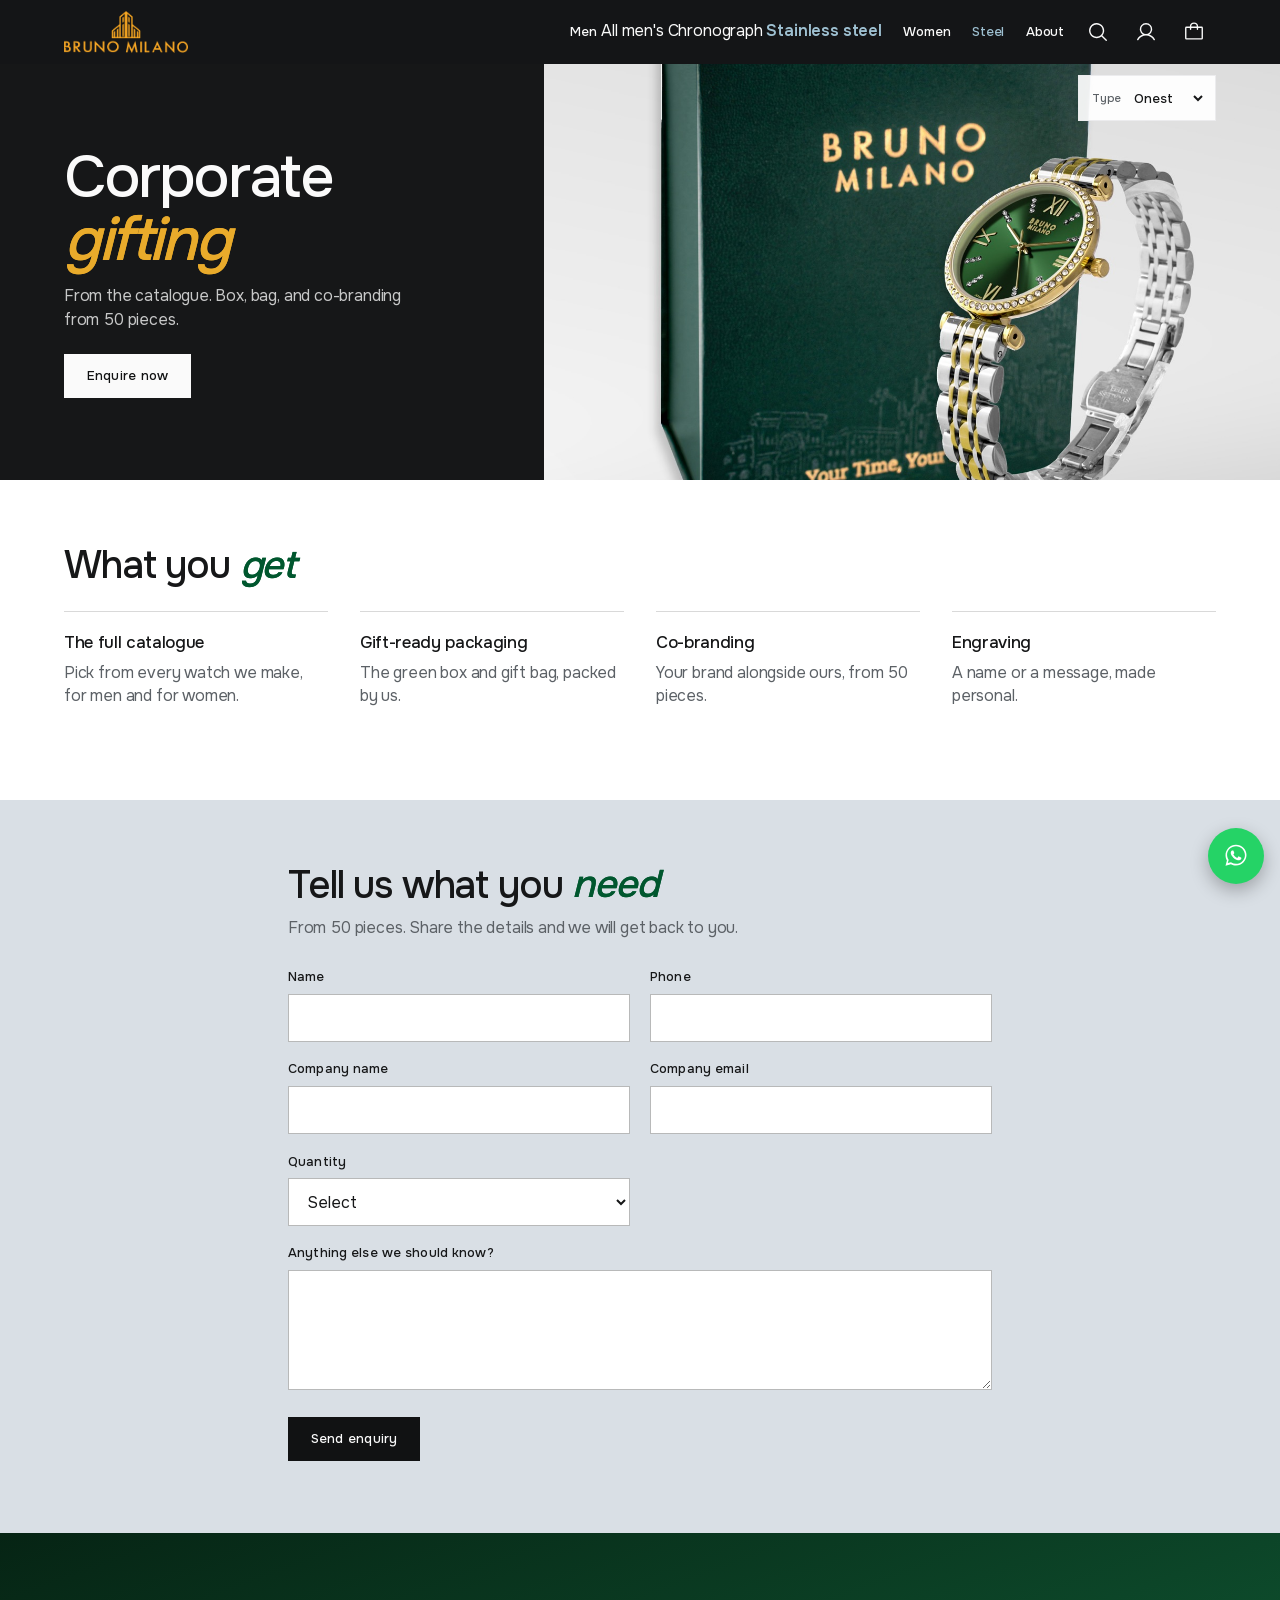
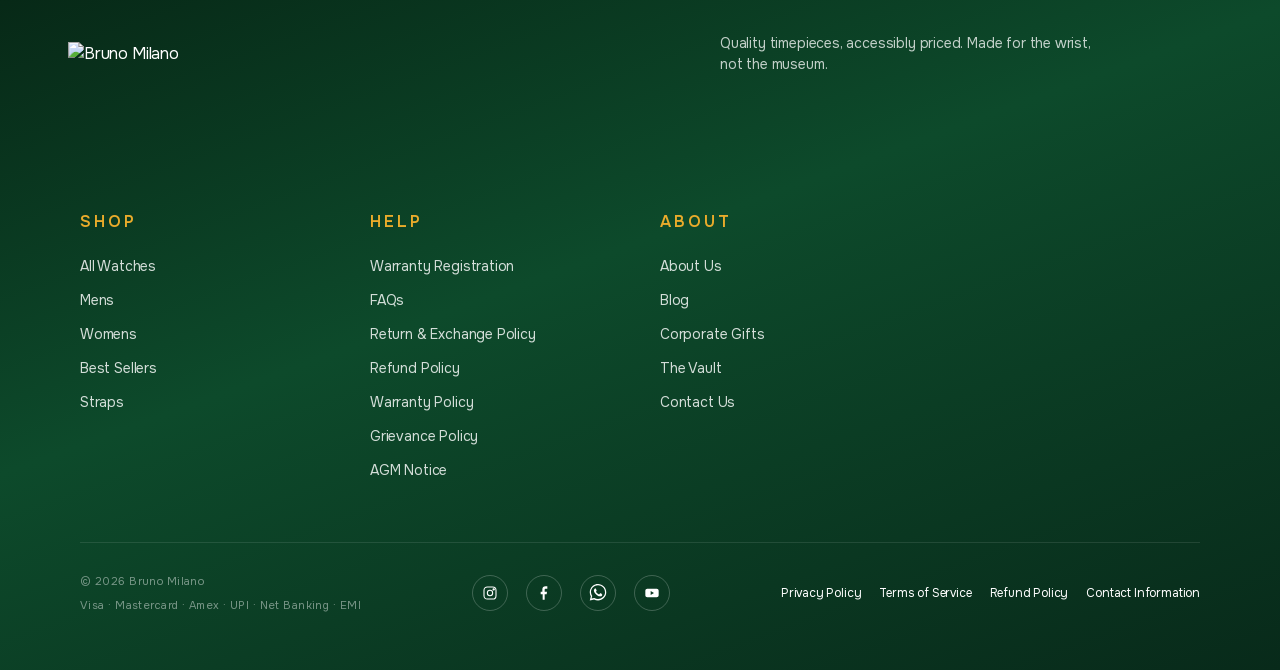
==== corporate-gifting.html @ 5919fd72 "Steel Series photo banner, trust strip links, boxed direct section" ====
<!DOCTYPE html>
<html lang="en" data-face="onest">
  <head>
    <meta charset="utf-8" />
    <meta name="viewport" content="width=device-width, initial-scale=1, viewport-fit=cover" />
    <script>
      (function () {
        var allowed = { sora: 1, outfit: 1, syne: 1, onest: 1, urbanist: 1, archivo: 1, familjen: 1 };
        window.applyBrunoFace = function (face) {
          if (!allowed[face]) face = "onest";
          document.documentElement.setAttribute("data-face", face);
          try {
            localStorage.setItem("bruno-face-2", face);
          } catch (e) {}
          document.querySelectorAll("[data-face-select]").forEach(function (el) {
            if (el.value !== face) el.value = face;
          });
        };
        try {
          var stored = localStorage.getItem("bruno-face-2");
          if (allowed[stored]) window.applyBrunoFace(stored);
        } catch (e) {}
      })();
    </script>
    <title>Corporate gifting | Bruno Milano</title>
    <meta name="description" content="Corporate gifting from Bruno Milano. Box, bag, and co-branding from 50 pieces." />
    <link rel="icon" href="assets/favicon.png" type="image/png" />
    <link rel="stylesheet" href="https://ka-f.webawesome.com/webawesome@3.14.0/styles/themes/default.css" />
    <script type="module" src="https://ka-f.webawesome.com/webawesome@3.14.0/webawesome.loader.js"></script>
    <link rel="stylesheet" href="css/site.css?v=wa159" />
  </head>
  <body>
    <a class="skip" href="#main">Skip to content</a>

    <div class="type-dock">
      <label class="type-switch">
        <span>Type</span>
        <select data-face-select aria-label="Typeface" onchange="applyBrunoFace(this.value)">
          <option value="sora">Sora</option>
          <option value="outfit">Outfit</option>
          <option value="syne">Syne</option>
          <option value="onest">Onest</option>
          <option value="urbanist">Urbanist</option>
          <option value="archivo">Archivo</option>
          <option value="familjen">Familjen</option>
        </select>
      </label>
    </div>

    <header class="nav" data-nav>
      <div class="nav-bar">
        <a class="nav-mark" href="index.html" aria-label="Bruno Milano home">
          <img src="assets/logo.png?v=seq42" alt="" width="140" height="48" />
        </a>
        <nav class="nav-links" aria-label="Primary">
          <wa-dropdown class="nav-drop" placement="bottom-start" distance="8">
            <button slot="trigger" class="nav-trigger" type="button">Men</button>
            <wa-dropdown-item href="https://www.brunomilano.com/collections/mens-watches">All men's</wa-dropdown-item>
            <wa-dropdown-item href="https://www.brunomilano.com/collections/chronograph">Chronograph</wa-dropdown-item>
            <wa-dropdown-item class="is-steel" href="https://www.brunomilano.com/collections/stainless-steel-men">Stainless steel</wa-dropdown-item>
          </wa-dropdown>
          <a href="https://www.brunomilano.com/collections/womens-watches">Women</a>
          <a class="is-steel" href="https://www.brunomilano.com/collections/stainless-steel">Steel</a>
          <a href="https://www.brunomilano.com/pages/about-us">About</a>
        </nav>
        <div class="nav-actions">
          <a class="nav-icon" href="https://www.brunomilano.com/search" aria-label="Search">
            <svg xmlns="http://www.w3.org/2000/svg" viewBox="0 0 256 256" fill="currentColor" aria-hidden="true">
              <path d="M229.66,218.34l-50.07-50.06a88.11,88.11,0,1,0-11.31,11.31l50.06,50.07a8,8,0,0,0,11.32-11.32ZM40,112a72,72,0,1,1,72,72A72.08,72.08,0,0,1,40,112Z" />
            </svg>
          </a>
          <a class="nav-icon" href="https://www.brunomilano.com/account" aria-label="Account">
            <svg xmlns="http://www.w3.org/2000/svg" viewBox="0 0 256 256" fill="currentColor" aria-hidden="true">
              <path d="M230.92,212c-15.23-26.33-38.7-45.21-66.09-54.16a72,72,0,1,0-73.66,0C63.78,166.78,40.31,185.66,25.08,212a8,8,0,1,0,13.85,8c18.84-32.56,52.14-52,89.07-52s70.23,19.44,89.07,52a8,8,0,1,0,13.85-8ZM72,96a56,56,0,1,1,56,56A56.06,56.06,0,0,1,72,96Z" />
            </svg>
          </a>
          <a class="nav-icon" href="https://www.brunomilano.com/cart" aria-label="Cart">
            <svg xmlns="http://www.w3.org/2000/svg" viewBox="0 0 256 256" fill="currentColor" aria-hidden="true">
              <path d="M216,64H176a48,48,0,0,0-96,0H40A16,16,0,0,0,24,80V200a16,16,0,0,0,16,16H216a16,16,0,0,0,16-16V80A16,16,0,0,0,216,64ZM128,32a32,32,0,0,1,32,32H96A32,32,0,0,1,128,32Zm88,168H40V80H80V96a8,8,0,0,0,16,0V80h64V96a8,8,0,0,0,16,0V80h40Z" />
            </svg>
          </a>
          <button class="nav-menu" type="button" data-drawer="open site-menu" aria-expanded="false" aria-controls="site-menu">
            Menu
          </button>
        </div>
      </div>
    </header>

    <wa-drawer id="site-menu" class="site-drawer" label="Menu" placement="start" light-dismiss>
      <nav class="drawer-links" aria-label="Menu">
        <a href="https://www.brunomilano.com/collections/mens-watches">Men</a>
        <a href="https://www.brunomilano.com/collections/chronograph">Chronograph</a>
        <a class="is-steel" href="https://www.brunomilano.com/collections/stainless-steel-men">Stainless steel</a>
        <a href="https://www.brunomilano.com/collections/womens-watches">Women</a>
        <a class="is-steel" href="https://www.brunomilano.com/collections/stainless-steel">Steel</a>
        <a href="https://www.brunomilano.com/pages/about-us">About</a>
        <a href="https://www.brunomilano.com/collections/all">Shop watches</a>
        <a href="https://www.brunomilano.com/search">Search</a>
        <a href="https://www.brunomilano.com/account">Account</a>
        <a href="https://www.brunomilano.com/cart">Cart</a>
      </nav>
      <label class="type-switch drawer-face">
        <span>Type</span>
        <select data-face-select aria-label="Typeface" onchange="applyBrunoFace(this.value)">
          <option value="sora">Sora</option>
          <option value="outfit">Outfit</option>
          <option value="syne">Syne</option>
          <option value="onest">Onest</option>
          <option value="urbanist">Urbanist</option>
          <option value="archivo">Archivo</option>
          <option value="familjen">Familjen</option>
        </select>
      </label>
    </wa-drawer>

    <main id="main">
      <section class="gifting gift-hero" aria-labelledby="gift-hero-title">
        <div class="gifting-copy">
          <h1 id="gift-hero-title">Corporate <em>gifting</em></h1>
          <p>From the catalogue. Box, bag, and co-branding from 50 pieces.</p>
          <a class="btn btn-light" href="#enquire">Enquire now</a>
        </div>
        <div class="gifting-media">
          <img
            src="assets/box.jpg"
            alt="A Bruno Milano watch beside its green gift box"
            width="1400"
            height="1400"
            decoding="async"
          />
        </div>
      </section>

      <section class="gift-offers" aria-labelledby="gift-offers-title">
        <h2 id="gift-offers-title">What you <em>get</em></h2>
        <ul>
          <li>
            <strong>The full catalogue</strong>
            <p>Pick from every watch we make, for men and for women.</p>
          </li>
          <li>
            <strong>Gift-ready packaging</strong>
            <p>The green box and gift bag, packed by us.</p>
          </li>
          <li>
            <strong>Co-branding</strong>
            <p>Your brand alongside ours, from 50 pieces.</p>
          </li>
          <li>
            <strong>Engraving</strong>
            <p>A name or a message, made personal.</p>
          </li>
        </ul>
      </section>

      <section class="gift-enquire" id="enquire" aria-labelledby="enquire-title">
        <div class="gift-enquire-inner">
          <h2 id="enquire-title">Tell us what you <em>need</em></h2>
          <p>From 50 pieces. Share the details and we will get back to you.</p>
          <form class="gift-form" method="post" action="https://www.brunomilano.com/contact#contact_form" accept-charset="UTF-8">
            <input type="hidden" name="form_type" value="contact" />
            <input type="hidden" name="utf8" value="✓" />
            <div class="gift-field">
              <label for="gift-name">Name</label>
              <input id="gift-name" type="text" name="contact[name]" required autocomplete="name" />
            </div>
            <div class="gift-field">
              <label for="gift-phone">Phone</label>
              <input id="gift-phone" type="tel" name="contact[phone]" required autocomplete="tel" inputmode="tel" />
            </div>
            <div class="gift-field">
              <label for="gift-company">Company name</label>
              <input id="gift-company" type="text" name="contact[Company]" required autocomplete="organization" />
            </div>
            <div class="gift-field">
              <label for="gift-email">Company email</label>
              <input id="gift-email" type="email" name="contact[email]" required autocomplete="email" inputmode="email" />
            </div>
            <div class="gift-field">
              <label for="gift-qty">Quantity</label>
              <select id="gift-qty" name="contact[Quantity]" required>
                <option value="" selected disabled>Select</option>
                <option>50 to 99</option>
                <option>100 to 249</option>
                <option>250 to 499</option>
                <option>500 or more</option>
              </select>
            </div>
            <div class="gift-field gift-field-wide">
              <label for="gift-note">Anything else we should know?</label>
              <textarea id="gift-note" name="contact[body]" rows="4" maxlength="300"></textarea>
            </div>
            <button class="btn btn-solid" type="submit">Send enquiry</button>
          </form>
        </div>
      </section>
    </main>

    <footer class="lux-footer">
      <div class="page-width">
        <div class="ft-top">
          <img
            src="https://www.brunomilano.com/cdn/shop/files/download_afa9c7cc-7da1-49d3-81a5-c8a0dd79497c.png?v=1780045077"
            alt="Bruno Milano"
            width="220"
            height="64"
          />
          <p class="ft-tag">Quality timepieces, accessibly priced. Made for the wrist, not the museum.</p>
        </div>

        <div class="ft-cols">
          <div class="ft-col">
            <button class="ft-acc-btn" type="button" aria-expanded="false">
              <h4>Shop</h4>
              <span aria-hidden="true">+</span>
            </button>
            <ul class="ft-menu">
              <li><a href="https://www.brunomilano.com/collections/all">All Watches</a></li>
              <li><a href="https://www.brunomilano.com/collections/mens-watches">Mens</a></li>
              <li><a href="https://www.brunomilano.com/collections/womens-watches">Womens</a></li>
              <li><a href="https://www.brunomilano.com/collections/best-sellers">Best Sellers</a></li>
              <li><a href="https://www.brunomilano.com/collections/straps">Straps</a></li>
            </ul>
          </div>
          <div class="ft-col">
            <button class="ft-acc-btn" type="button" aria-expanded="false">
              <h4>Help</h4>
              <span aria-hidden="true">+</span>
            </button>
            <ul class="ft-menu">
              <li><a href="https://www.brunomilano.com/pages/warranty-registration">Warranty Registration</a></li>
              <li><a href="https://www.brunomilano.com/pages/faqs">FAQs</a></li>
              <li><a href="https://www.brunomilano.com/pages/return-and-exchange-policy">Return &amp; Exchange Policy</a></li>
              <li><a href="https://www.brunomilano.com/pages/refund-policy">Refund Policy</a></li>
              <li><a href="https://www.brunomilano.com/pages/warranty-policy">Warranty Policy</a></li>
              <li><a href="https://www.brunomilano.com/pages/grievances">Grievance Policy</a></li>
              <li><a href="https://cdn.shopify.com/s/files/1/0888/8929/5134/files/Ambervision-AGM_Notice.zip?v=1790319637">AGM Notice</a></li>
            </ul>
          </div>
          <div class="ft-col">
            <button class="ft-acc-btn" type="button" aria-expanded="false">
              <h4>About</h4>
              <span aria-hidden="true">+</span>
            </button>
            <ul class="ft-menu">
              <li><a href="https://www.brunomilano.com/pages/about-us">About Us</a></li>
              <li><a href="https://www.brunomilano.com/blogs/latest-articles">Blog</a></li>
              <li><a href="https://www.brunomilano.com/pages/corporate-orders">Corporate Gifts</a></li>
              <li><a href="https://www.brunomilano.com/pages/the-vault">The Vault</a></li>
              <li><a href="https://www.brunomilano.com/pages/contact">Contact Us</a></li>
            </ul>
          </div>
        </div>

        <div class="ft-bot">
          <div class="ft-copy">
            © 2026 Bruno Milano
            <div class="pay">Visa · Mastercard · Amex · UPI · Net Banking · EMI</div>
          </div>
          <div class="social">
            <a href="https://www.instagram.com/brunomilanowatches" target="_blank" rel="noopener noreferrer" aria-label="Instagram">
              <svg width="16" height="16" viewBox="0 0 24 24" fill="none" stroke="currentColor" stroke-width="1.6" aria-hidden="true"><rect x="3" y="3" width="18" height="18" rx="5"></rect><circle cx="12" cy="12" r="4"></circle><circle cx="17.5" cy="6.5" r="1" fill="currentColor"></circle></svg>
            </a>
            <a href="https://www.facebook.com/brunomilanowatches" target="_blank" rel="noopener noreferrer" aria-label="Facebook">
              <svg width="16" height="16" viewBox="0 0 24 24" fill="currentColor" aria-hidden="true"><path d="M13 22v-8h3l.5-4H13V7.5c0-1.2.3-2 2-2h2V2c-.3 0-1.5-.2-2.8-.2-2.8 0-4.7 1.7-4.7 4.8V10H7v4h3v8z"></path></svg>
            </a>
            <a href="https://wa.me/918920663146" target="_blank" rel="noopener noreferrer" aria-label="WhatsApp">
              <svg xmlns="http://www.w3.org/2000/svg" width="22" height="22" viewBox="0 0 32 32" fill="currentColor" aria-hidden="true"><path d="M16 3C9.4 3 4 8.4 4 15c0 2.1.6 4.2 1.6 6L4 27l6.2-1.6c1.7 1 3.7 1.5 5.8 1.5 6.6 0 12-5.4 12-12S22.6 3 16 3zm0 21.8c-1.9 0-3.7-.5-5.3-1.5l-.4-.2-3.7 1 1-3.6-.2-.4c-1-1.6-1.6-3.5-1.6-5.5C5.8 9.5 10.4 4.9 16 4.9S26.2 9.5 26.2 15 21.6 24.8 16 24.8zm5.6-7.3c-.3-.2-1.8-.9-2.1-1-.3-.1-.5-.2-.7.2-.2.3-.8 1-.9 1.2-.2.2-.3.2-.6.1-.3-.2-1.3-.5-2.5-1.5-.9-.8-1.5-1.8-1.7-2.1-.2-.3 0-.5.1-.6l.5-.5c.1-.2.2-.3.3-.5.1-.2 0-.4 0-.5l-.9-2.2c-.2-.6-.5-.5-.7-.5h-.6c-.2 0-.5.1-.8.4-.3.3-1 1-1 2.5s1.1 2.9 1.2 3.1c.2.2 2.1 3.3 5.1 4.6.7.3 1.3.5 1.7.6.7.2 1.4.2 1.9.1.6-.1 1.8-.7 2-1.4.3-.7.3-1.3.2-1.4-.1-.1-.3-.2-.6-.4z"></path></svg>
            </a>
            <a href="https://www.youtube.com/@BrunoMilanoWatches" target="_blank" rel="noopener noreferrer" aria-label="YouTube">
              <svg width="16" height="16" viewBox="0 0 24 24" fill="currentColor" aria-hidden="true"><path d="M22 8.5c0-1.7-1.3-3-3-3H5c-1.7 0-3 1.3-3 3v7c0 1.7 1.3 3 3 3h14c1.7 0 3-1.3 3-3zM10 15V9l5 3z"></path></svg>
            </a>
          </div>
          <nav class="legal" aria-label="Legal">
            <a href="https://www.brunomilano.com/policies/privacy-policy">Privacy Policy</a>
            <a href="https://www.brunomilano.com/policies/terms-of-service">Terms of Service</a>
            <a href="https://www.brunomilano.com/pages/return-and-exchange-policy">Refund Policy</a>
            <a href="https://www.brunomilano.com/policies/contact-information">Contact Information</a>
          </nav>
        </div>
      </div>
    </footer>

    <a
      class="wa-bubble"
      href="https://wa.me/918920663146"
      target="_blank"
      rel="noopener noreferrer"
      aria-label="Chat with us on WhatsApp"
    >
      <svg xmlns="http://www.w3.org/2000/svg" width="28" height="28" viewBox="0 0 32 32" fill="currentColor" aria-hidden="true"><path d="M16 3C9.4 3 4 8.4 4 15c0 2.1.6 4.2 1.6 6L4 27l6.2-1.6c1.7 1 3.7 1.5 5.8 1.5 6.6 0 12-5.4 12-12S22.6 3 16 3zm0 21.8c-1.9 0-3.7-.5-5.3-1.5l-.4-.2-3.7 1 1-3.6-.2-.4c-1-1.6-1.6-3.5-1.6-5.5C5.8 9.5 10.4 4.9 16 4.9S26.2 9.5 26.2 15 21.6 24.8 16 24.8zm5.6-7.3c-.3-.2-1.8-.9-2.1-1-.3-.1-.5-.2-.7.2-.2.3-.8 1-.9 1.2-.2.2-.3.2-.6.1-.3-.2-1.3-.5-2.5-1.5-.9-.8-1.5-1.8-1.7-2.1-.2-.3 0-.5.1-.6l.5-.5c.1-.2.2-.3.3-.5.1-.2 0-.4 0-.5l-.9-2.2c-.2-.6-.5-.5-.7-.5h-.6c-.2 0-.5.1-.8.4-.3.3-1 1-1 2.5s1.1 2.9 1.2 3.1c.2.2 2.1 3.3 5.1 4.6.7.3 1.3.5 1.7.6.7.2 1.4.2 1.9.1.6-.1 1.8-.7 2-1.4.3-.7.3-1.3.2-1.4-.1-.1-.3-.2-.6-.4z"></path></svg>
    </a>

    <script src="js/site.js?v=wa61" defer></script>
  </body>
</html>
---- css/site.css ----
@font-face {
  font-family: Sora;
  font-style: normal;
  font-weight: 400;
  font-display: swap;
  src: url("../fonts/sora-latin.woff2") format("woff2");
}

@font-face {
  font-family: Sora;
  font-style: normal;
  font-weight: 500;
  font-display: swap;
  src: url("../fonts/sora-latin-500.woff2") format("woff2");
}

@font-face {
  font-family: Sora;
  font-style: normal;
  font-weight: 600;
  font-display: swap;
  src: url("../fonts/sora-latin-600.woff2") format("woff2");
}

@font-face {
  font-family: Outfit;
  font-style: normal;
  font-weight: 400 600;
  font-display: swap;
  src: url("../fonts/outfit-400.woff2") format("woff2");
}

@font-face {
  font-family: Syne;
  font-style: normal;
  font-weight: 400 600;
  font-display: swap;
  src: url("../fonts/syne-400.woff2") format("woff2");
}

@font-face {
  font-family: Onest;
  font-style: normal;
  font-weight: 400 600;
  font-display: swap;
  src: url("../fonts/onest-400.woff2") format("woff2");
}

@font-face {
  font-family: Urbanist;
  font-style: normal;
  font-weight: 400 600;
  font-display: swap;
  src: url("../fonts/urbanist-400.woff2") format("woff2");
}

@font-face {
  font-family: Archivo;
  font-style: normal;
  font-weight: 400 600;
  font-display: swap;
  src: url("../fonts/archivo-400.woff2") format("woff2");
}

@font-face {
  font-family: "Familjen Grotesk";
  font-style: normal;
  font-weight: 400 600;
  font-display: swap;
  src: url("../fonts/familjen-400.woff2") format("woff2");
}

:root {
  --night: #111213;
  --paper: #ffffff;
  --mist: #f4f4f5;
  --ink: #161718;
  --mute: #5c6166;
  --steel: #3d6f8c;
  --steel-on-night: #9ec0d1;
  --ash: oklch(0.9 0.01 250);
  --dial: oklch(0.4 0.1 155);
  --dial-deep: oklch(0.32 0.075 155);
  --dial-wash: oklch(0.94 0.035 155);
  --dial-on-night: oklch(0.86 0.08 155);
  --champagne: oklch(0.78 0.15 80);
  --star-gold: oklch(0.78 0.15 80);
  --line: #ececee;
  --line-steel: color-mix(in srgb, var(--steel) 28%, var(--line));
  --white: #fafafa;
  --panel: #f0f1f2;
  --band: #0d4a2b;
  --gold: oklch(0.78 0.15 80);
  --ease: cubic-bezier(0.16, 1, 0.3, 1);
  --nav: 56px;
  --pad: max(1.15rem, env(safe-area-inset-left, 0px));
  --pad-r: max(1.15rem, env(safe-area-inset-right, 0px));
  --space-1: 0.25rem;
  --space-2: 0.5rem;
  --space-3: 0.75rem;
  --space-4: 1rem;
  --space-5: 1.5rem;
  --space-6: 2.5rem;
  --space-7: 4rem;
  --space-8: 5.5rem;
  --section: 2.75rem;
  --tile: 0.5rem;
  --dock: 4.75rem;
  --face: Onest, "Segoe UI", sans-serif;
  --wa-font-family: var(--face);
  --wa-border-radius-s: 0;
  --wa-border-radius-m: 0;
  --wa-border-radius-l: 0;
  --wa-border-radius-pill: 0;
}

html[data-face="sora"] {
  --face: Sora, "Segoe UI", sans-serif;
}

html[data-face="outfit"] {
  --face: Outfit, "Segoe UI", sans-serif;
}

html[data-face="syne"] {
  --face: Syne, "Segoe UI", sans-serif;
}

html[data-face="onest"] {
  --face: Onest, "Segoe UI", sans-serif;
}

html[data-face="urbanist"] {
  --face: Urbanist, "Segoe UI", sans-serif;
}

html[data-face="archivo"] {
  --face: Archivo, "Segoe UI", sans-serif;
}

html[data-face="familjen"] {
  --face: "Familjen Grotesk", "Segoe UI", sans-serif;
}

*,
*::before,
*::after {
  box-sizing: border-box;
}

html {
  scroll-behavior: smooth;
  scrollbar-color: var(--dial) var(--ash);
  scrollbar-width: thin;
}

body {
  margin: 0;
  font-family: var(--face);
  color: var(--ink);
  background: var(--paper);
  line-height: 1.5;
  letter-spacing: -0.011em;
  font-size: 1rem;
  caret-color: var(--dial);
  padding-bottom: env(safe-area-inset-bottom, 0px);
}

body.is-locked {
  overflow: hidden;
}

img {
  max-width: 100%;
  display: block;
}

a {
  color: inherit;
}

::selection {
  background: var(--dial);
  color: var(--paper);
}

:focus-visible {
  outline: 2px solid var(--steel);
  outline-offset: 3px;
}

.skip {
  position: absolute;
  left: 1rem;
  top: -4rem;
  background: var(--white);
  padding: 0.5rem 0.75rem;
  z-index: 20;
}

.skip:focus {
  top: 1rem;
}

.vh {
  position: absolute;
  width: 1px;
  height: 1px;
  padding: 0;
  margin: -1px;
  overflow: hidden;
  clip: rect(0 0 0 0);
  white-space: nowrap;
  border: 0;
}

.btn {
  position: relative;
  isolation: isolate;
  overflow: hidden;
  display: inline-flex;
  align-items: center;
  justify-content: center;
  min-height: 44px;
  padding: 0 1.35rem;
  font-family: var(--face);
  font-size: 0.8125rem;
  font-weight: 500;
  line-height: 1;
  letter-spacing: 0.02em;
  text-decoration: none;
  border: 1px solid transparent;
  border-radius: 0;
  white-space: nowrap;
  cursor: pointer;
  transition: color 0.22s var(--ease), transform 0.12s var(--ease);
}

.btn::after {
  content: "";
  position: absolute;
  inset: 0;
  z-index: -1;
  transform: scaleX(0);
  transform-origin: left center;
  transition: transform 0.32s var(--ease);
}

.btn-solid::after {
  background: var(--white);
}

.btn-light::after {
  background: var(--night);
}

.btn:active {
  transform: scale(0.98);
}

.btn-solid {
  background: var(--night);
  color: var(--white);
}

.btn-light {
  background: var(--white);
  color: var(--night);
}

.btn-ghost {
  background: transparent;
  color: var(--white);
  border-color: var(--white);
}

.btn-ghost::after {
  background: var(--white);
}

.text-link {
  display: inline-flex;
  align-items: center;
  min-height: 44px;
  font-weight: 500;
  text-decoration: none;
  border-bottom: 1px solid currentColor;
}

.is-steel {
  color: var(--steel);
  font-weight: 600;
}

.nav:not(.is-light) .is-steel,
.drawer .is-steel,
.drawer-links .is-steel {
  color: var(--steel-on-night);
}

.nav {
  position: fixed;
  top: 0;
  left: 0;
  right: 0;
  z-index: 10;
  color: var(--white);
  background: rgb(20 22 24 / 0.86);
  transition: background-color 0.35s var(--ease), color 0.35s var(--ease), border-color 0.35s var(--ease);
}

.nav-bar {
  display: flex;
  align-items: center;
  justify-content: space-between;
  gap: 0.75rem;
  height: calc(var(--nav) + env(safe-area-inset-top, 0px));
  padding: env(safe-area-inset-top, 0px) var(--pad-r) 0 var(--pad);
  max-width: 1400px;
  margin: 0 auto;
}

.nav.is-light {
  color: var(--ink);
  background: rgb(255 255 255 / 0.94);
  border-bottom: 1px solid var(--line);
}

.nav-mark {
  display: flex;
  align-items: center;
  text-decoration: none;
  min-height: 44px;
  flex: 0 0 auto;
}

.nav-mark img {
  display: block;
  width: auto;
  height: 34px;
  object-fit: contain;
}

.nav-links {
  display: none;
}

.nav-actions {
  display: flex;
  align-items: center;
  gap: 0.25rem;
  flex-shrink: 0;
}

.type-dock {
  display: none;
  position: fixed;
  top: calc(var(--nav) + 0.7rem);
  right: var(--pad-r);
  left: auto;
  bottom: auto;
  z-index: 12;
  flex-direction: column;
  align-items: stretch;
  gap: 0.35rem;
}

.type-switch {
  display: flex;
  align-items: center;
  gap: 0.55rem;
  min-height: 44px;
  padding: 0 0.55rem 0 0.85rem;
  background: rgb(255 255 255 / 0.92);
  color: var(--ink);
  border: 1px solid var(--line);
}

.type-switch span {
  display: none;
  font-size: 0.72rem;
  font-weight: 500;
  letter-spacing: -0.01em;
  color: var(--mute);
}

.type-switch select {
  max-width: 10.6rem;
  min-height: 44px;
  padding: 0 0.15rem 0 0;
  border: 0;
  background: transparent;
  color: inherit;
  font-family: var(--face);
  font-size: 0.82rem;
  font-weight: 500;
  line-height: 1.2;
  cursor: pointer;
}

.nav-icon {
  display: inline-flex;
  align-items: center;
  justify-content: center;
  width: 44px;
  height: 44px;
  color: inherit;
  text-decoration: none;
  transition: transform 0.22s var(--ease), opacity 0.22s var(--ease);
}

.nav-icon svg {
  width: 22px;
  height: 22px;
}

.nav-menu {
  display: inline-flex;
  align-items: center;
  justify-content: center;
  min-width: 44px;
  min-height: 44px;
  padding: 0 0.7rem;
  background: transparent;
  border: 1px solid currentColor;
  color: inherit;
  font-family: var(--face);
  font-size: 0.82rem;
  font-weight: 500;
  cursor: pointer;
  transition: background-color 0.22s var(--ease), color 0.22s var(--ease);
}

.nav-trigger {
  background: none;
  border: 0;
  padding: 0;
  color: inherit;
  font: inherit;
  cursor: pointer;
}

.nav-sub {
  display: none;
}

.drawer {
  position: fixed;
  inset: calc(var(--nav) + env(safe-area-inset-top, 0px)) 0 0 0;
  z-index: 9;
  background: var(--night);
  color: var(--white);
  display: none;
  flex-direction: column;
  padding: 1rem var(--pad) max(2rem, env(safe-area-inset-bottom));
  gap: 0.15rem;
}

.drawer[hidden] {
  display: none !important;
}

.drawer:not([hidden]) {
  display: flex;
  animation: strap-in 0.38s var(--ease) both;
}

.drawer a {
  text-decoration: none;
  font-size: 1.2rem;
  min-height: 48px;
  display: flex;
  align-items: center;
  transition: opacity 0.2s var(--ease), transform 0.2s var(--ease);
}

.hero {
  position: relative;
  min-height: 100dvh;
  background: var(--night);
  color: var(--white);
  overflow: hidden;
}

.hero-media {
  position: absolute;
  inset: 0;
  background: var(--night);
}

.hero-video,
.hero-film,
.hero-film img {
  position: absolute;
  inset: 0;
  width: 100%;
  height: 100%;
  object-fit: cover;
}

.hero-video {
  z-index: 0;
  opacity: 0;
}

.hero-film {
  z-index: 1;
}

.hero-media.has-video .hero-video {
  opacity: 1;
  z-index: 1;
}

.hero-film img {
  opacity: 0;
  transform: scale(1.06);
  transition: opacity 0.9s var(--ease), transform 8s linear;
}

.hero-film img.is-on {
  opacity: 1;
  transform: scale(1);
}

.hero-media.has-video .hero-film {
  display: none;
}

.hero-banner {
  position: absolute;
  inset: 0;
  z-index: 1;
  width: 100%;
  height: 100%;
  object-fit: cover;
  object-position: center;
}

.hero-banner-m {
  display: block;
}

.hero-banner-d {
  display: none;
}

.hero-film,
.hero-video,
.hero-media.has-video .hero-video {
  display: none;
}

.hero-veil {
  position: absolute;
  inset: 0;
  z-index: 2;
  pointer-events: none;
  background: linear-gradient(180deg, rgb(20 22 24 / 0.22) 0%, transparent 38%, rgb(20 22 24 / 0.5) 100%);
}

.hero-copy {
  position: relative;
  z-index: 3;
  display: flex;
  flex-direction: column;
  align-items: flex-start;
  justify-content: flex-end;
  min-height: 100svh;
  max-width: 38rem;
  padding: calc(var(--nav) + 1.15rem) var(--pad) calc(var(--dock) + 1.15rem + env(safe-area-inset-bottom, 0px));
  padding-right: var(--pad-r);
}

.hero-lead {
  position: absolute;
  left: var(--pad);
  right: var(--pad-r);
  top: 50%;
  transform: translateY(-50%);
  max-width: 38rem;
}

.hero-actions {
  display: flex;
  flex-wrap: wrap;
  gap: 0.65rem;
  position: relative;
  z-index: 1;
}

h1 em,
h2 em,
h3 em {
  font-style: italic;
  font-weight: inherit;
  color: var(--dial);
}

.loved-copy h2 em,
.house-copy h2 em {
  color: inherit;
}

.hero-copy h1,
.shelf-bar h2,
.faces > h2,
.reviews h2,
.house-copy h2,
.reels-head h2,
.banner-copy h2 {
  margin: 0 0 var(--space-3);
  font-family: var(--face);
  font-size: clamp(1.55rem, 4.4vw, 2rem);
  line-height: 1.15;
  font-weight: 400;
  letter-spacing: -0.035em;
}

.hero-copy h1 {
  margin: 0;
  padding-bottom: 0.2rem;
  font-size: clamp(2.1rem, 9vw, 3.75rem);
  font-weight: 500;
}

.hero-copy p {
  margin: 0.7rem 0 0;
  max-width: 38ch;
  color: var(--white);
}

.promises,
.shelf,
.loved,
.faces,
.edit,
.split,
.view,
.highlights,
.reviews,
.house,
.reels {
  scroll-margin-top: calc(var(--nav) + 0.5rem);
}

.promises {
  background: var(--band);
  color: var(--white);
  padding: 1.15rem var(--pad);
  padding-right: var(--pad-r);
}

.promises ul {
  list-style: none;
  display: grid;
  grid-template-columns: repeat(3, minmax(0, 1fr));
  gap: 0.85rem 0;
  margin: 0 auto;
  padding: 0;
  max-width: 68rem;
}

.promises li {
  min-width: 0;
}

.promises li + li {
  border-left: 1px solid rgb(250 250 250 / 0.18);
}

.promises li:nth-child(3n + 1) {
  border-left: 0;
}

.promises li:nth-child(n + 4) {
  border-top: 1px solid rgb(250 250 250 / 0.18);
  padding-top: 0.85rem;
}

.promises a {
  display: grid;
  justify-items: center;
  align-content: center;
  gap: 0.35rem;
  min-height: 100%;
  padding: 0.2rem 0.55rem;
  color: inherit;
  text-align: center;
  text-decoration: none;
}

.promises a:focus-visible {
  outline: 2px solid var(--white);
  outline-offset: 3px;
}

.promises svg {
  width: 1.45rem;
  height: 1.45rem;
  color: var(--dial-on-night);
  transition: transform 0.35s var(--ease);
}

.promises strong {
  margin: 0;
  color: var(--white);
  font-size: 0.78rem;
  font-weight: 500;
  letter-spacing: -0.02em;
  line-height: 1.2;
}

.promises span {
  max-width: 16ch;
  color: rgb(250 250 250 / 0.78);
  font-size: 0.68rem;
  line-height: 1.35;
}

.direct {
  background: var(--paper);
  color: var(--ink);
  padding: 1.5rem clamp(1.15rem, 2vw, 1.75rem) 1.75rem;
}

.direct-panel {
  max-width: none;
  margin: 0 auto;
  padding: 1.6rem 1.15rem 1.35rem;
  background: var(--paper);
  text-align: center;
}

.direct-badge,
.reviews-badge {
  display: inline-block;
  margin: 0;
  padding: 0.38rem 0.85rem;
  border-radius: 999px;
  background: var(--dial);
  color: var(--white);
  font-size: 0.72rem;
  font-weight: 600;
  letter-spacing: 0.02em;
  line-height: 1.2;
}

/* "Only at Bruno Milano" is the headline of this block, so it is larger than the reviews badge. */
.direct-badge {
  padding: 0.6rem 1.3rem;
  font-size: 1rem;
  font-weight: 600;
}

.direct h2 {
  margin: 1rem 0 2rem;
  font-size: clamp(1.7rem, 4vw, 2.35rem);
  font-weight: 500;
  letter-spacing: -0.03em;
  line-height: 1.15;
}

.direct h2 em {
  font-style: italic;
  font-weight: 500;
  color: var(--dial);
}

.direct ul {
  list-style: none;
  display: grid;
  grid-template-columns: repeat(2, minmax(0, 1fr));
  gap: 1.5rem 0.6rem;
  margin: 0;
  padding: 0;
}

.direct a {
  display: grid;
  justify-items: center;
  gap: 0.55rem;
  min-height: 44px;
  padding: 0.2rem 0.4rem;
  color: inherit;
  text-decoration: none;
}

.direct a:focus-visible {
  outline: 2px solid var(--dial);
  outline-offset: 3px;
}

.direct img {
  width: min(100%, 9.5rem);
  height: auto;
  aspect-ratio: 1;
  object-fit: contain;
  mix-blend-mode: multiply;
  filter: brightness(1.06) contrast(1.06);
}

.direct strong {
  max-width: 19ch;
  font-size: 0.84rem;
  font-weight: 500;
  letter-spacing: -0.01em;
  line-height: 1.3;
}

.shelf-bar,
.faces > h2 {
  display: flex;
  align-items: flex-end;
  justify-content: space-between;
  gap: 1rem;
  padding: var(--section) var(--pad) var(--space-3);
  padding-right: var(--pad-r);
}

.faces > h2,
.shelf-bar h2 {
  margin: 0;
  font-size: clamp(1.5rem, 3.6vw, 1.85rem);
  font-weight: 400;
  letter-spacing: -0.03em;
  line-height: 1.15;
}

.shelf-controls {
  display: flex;
  align-items: center;
  gap: 0.15rem;
  margin-right: -0.4rem;
}

.shelf-controls a {
  margin-right: 0.35rem;
  font-size: 0.875rem;
  font-weight: 500;
  letter-spacing: -0.01em;
  text-decoration: none;
  background: linear-gradient(currentColor, currentColor) 0 100% / 100% 1px no-repeat;
  padding-bottom: 0.12rem;
}

.shelf-controls button {
  width: 44px;
  height: 44px;
  padding: 0;
  border: 0;
  background: transparent;
  color: var(--ink);
  cursor: pointer;
}

.shelf-controls svg {
  width: 16px;
  height: 16px;
  display: block;
  margin: 0 auto;
}

.shelf-rail {
  --gap: var(--tile);
  display: flex;
  gap: var(--gap);
  overflow-x: auto;
  scroll-snap-type: x mandatory;
  scroll-padding-inline: var(--pad);
  padding: 0 var(--pad) var(--section);
  padding-right: var(--pad-r);
  scrollbar-color: var(--dial) var(--ash);
  scrollbar-width: thin;
}

.sku,
.sku-wait {
  flex: 0 0 min(17rem, 78%);
  scroll-snap-align: start;
  min-width: 0;
}

.sku {
  color: inherit;
  text-decoration: none;
}

.sku img {
  width: 100%;
  height: auto;
  max-height: 20rem;
  aspect-ratio: auto;
  object-fit: contain;
  object-position: center;
  background: transparent;
  transition: transform 0.7s var(--ease);
}

.sku-wait {
  width: 100%;
  aspect-ratio: 4 / 5;
  background: transparent;
}

.sku strong {
  display: block;
  margin-top: 0.85rem;
  font-size: 0.875rem;
  font-weight: 500;
  letter-spacing: -0.02em;
  line-height: 1.3;
}

.sku span {
  display: block;
  margin-top: 0.2rem;
  font-size: 0.8125rem;
}

.shelf-note {
  margin: 0 var(--pad) var(--space-5);
  color: var(--mute);
}

.loved {
  display: flex;
  flex-direction: column;
  border-top: 1px solid var(--line);
}

.loved-head {
  display: flex;
  align-items: center;
  justify-content: space-between;
  gap: 1rem;
  padding: 0.35rem var(--pad) 0.55rem;
  padding-right: var(--pad-r);
}

.loved-head h2 {
  margin: 0;
  font-size: clamp(1.5rem, 3.6vw, 1.85rem);
  font-weight: 400;
  letter-spacing: -0.03em;
  line-height: 1.15;
}

.loved-track {
  --gap: 0.5rem;
  display: flex;
  flex-direction: column;
  gap: 0.85rem;
  padding-bottom: var(--section);
}

.loved-rail {
  display: flex;
  flex-direction: column;
  min-width: 0;
}

.loved-promo {
  position: relative;
  display: flex;
  align-items: flex-end;
  width: 100%;
  aspect-ratio: 3 / 4;
  max-height: 70svh;
  min-height: 22rem;
  overflow: hidden;
  color: var(--ink);
  text-decoration: none;
  background: var(--mist);
}

.loved-media {
  position: absolute;
  inset: 0;
}

.loved-media img {
  width: 100%;
  height: 100%;
  object-fit: cover;
  object-position: center;
}

.loved-promo:has(img) {
  color: var(--white);
}

.loved-promo:has(img)::after {
  content: "";
  position: absolute;
  inset: 0;
  background: linear-gradient(180deg, transparent 42%, rgb(20 22 24 / 0.46));
  pointer-events: none;
}

.loved-copy {
  position: relative;
  z-index: 1;
  padding: 1.75rem 1.25rem 2rem;
}

.loved-copy h2 {
  margin: 0 0 1rem;
  max-width: 10ch;
  font-size: clamp(1.85rem, 8vw, 2.35rem);
  font-weight: 400;
  letter-spacing: -0.03em;
  line-height: 1.08;
}

.loved-copy .btn {
  border-radius: 999px;
  min-height: 48px;
  padding: 0 1.4rem;
}

.loved-grid {
  display: flex;
  gap: var(--gap);
  overflow-x: auto;
  overscroll-behavior-x: contain;
  scroll-snap-type: x mandatory;
  scroll-padding-inline: var(--pad);
  padding: 0 var(--pad);
  padding-right: var(--pad-r);
  scrollbar-color: var(--dial) var(--ash);
  scrollbar-width: thin;
}

.loved-track .sku,
.loved-track .sku-wait {
  flex: 0 0 min(16.5rem, 72%);
  scroll-snap-align: start;
  min-width: 0;
}

.loved-track .sku-wait {
  aspect-ratio: 4 / 5;
}

.loved-track .sku img {
  width: 100%;
  height: auto;
  max-height: none;
  aspect-ratio: 1;
  object-fit: contain;
}

.loved-track .sku strong {
  margin-top: 0.65rem;
}

.rail-pager {
  display: grid;
  grid-template-columns: minmax(0, 1fr) auto minmax(0, 1fr);
  align-items: center;
  gap: 0.7rem;
  padding: 0.85rem var(--pad) 0;
}

.rail-pager-toggle {
  justify-self: end;
}

.rail-pager-toggle {
  flex: none;
  display: grid;
  place-items: center;
  width: 2.25rem;
  height: 2.25rem;
  padding: 0;
  border: 1px solid var(--line);
  border-radius: 50%;
  background: var(--paper);
  color: var(--ink);
  cursor: pointer;
}

.rail-pager-toggle:hover {
  border-color: var(--ink);
}

.rail-pager-toggle svg {
  grid-area: 1 / 1;
  width: 0.9rem;
  height: 0.9rem;
}

.rail-pager-toggle .is-play {
  display: none;
}

.rail-pager-toggle.is-paused .is-pause {
  display: none;
}

.rail-pager-toggle.is-paused .is-play {
  display: block;
}

.rail-pager-pips {
  grid-column: 2;
  justify-self: center;
  display: flex;
  align-items: center;
  gap: 0.4rem;
  min-height: 1.85rem;
  padding: 0.4rem 0.75rem;
  border: 1px solid var(--line);
  border-radius: 999px;
  background: var(--mist);
}

.rail-pager-pip {
  flex: none;
  width: 0.34rem;
  height: 0.34rem;
  padding: 0;
  border: 0;
  border-radius: 50%;
  background: var(--mute);
  opacity: 0.45;
  cursor: pointer;
}

.rail-pager-pip.is-on {
  width: 1.45rem;
  height: 0.4rem;
  border-radius: 999px;
  background: rgb(22 23 24 / 0.12);
  opacity: 1;
  overflow: hidden;
}

.rail-pager-pip.is-on i {
  display: block;
  width: 0;
  height: 100%;
  border-radius: inherit;
  background: var(--ink);
}

.rail-pager-pip.is-playing i {
  animation: pager-fill 3.4s linear forwards;
}

@keyframes pager-fill {
  from {
    width: 0;
  }
  to {
    width: 100%;
  }
}

.loved .shelf-note {
  margin: 0 var(--pad) var(--space-5);
}

.sku-spec {
  color: var(--mute);
  font-size: 0.75rem;
}

.sku-price {
  color: var(--ink);
  font-size: 0.875rem;
  font-weight: 500;
}

.shelf-note a {
  color: var(--ink);
}

.faces-row {
  display: flex;
  gap: var(--tile);
  overflow-x: auto;
  scroll-snap-type: x mandatory;
  padding: 0 var(--pad) var(--section);
  padding-right: var(--pad-r);
  scrollbar-width: none;
}

.faces-row::-webkit-scrollbar {
  display: none;
}

.edit {
  padding-top: var(--section);
  padding-bottom: var(--section);
  border-top: 1px solid var(--line);
}

.edit-head {
  position: relative;
  padding: 0 var(--pad) var(--space-5);
  padding-right: var(--pad-r);
}

.edit-controls {
  position: absolute;
  right: calc(var(--pad-r) - 0.4rem);
  bottom: calc(var(--space-5) - 0.2rem);
}

@media (min-width: 768px) {
  .edit-controls {
    display: none;
  }
}

.edit-kicker {
  margin: 0 0 0.7rem;
  font-size: 0.72rem;
  font-weight: 500;
  letter-spacing: 0.14em;
  text-transform: uppercase;
  color: var(--dial);
}

.edit-head h2 {
  margin: 0 0 0.9rem;
  max-width: 18ch;
  font-size: clamp(2.05rem, 7.2vw, 3.5rem);
  font-weight: 500;
  letter-spacing: -0.04em;
  line-height: 1.02;
}

.edit-intro p {
  margin: 0 0 0.95rem;
  max-width: 38ch;
  color: var(--mute);
  line-height: 1.5;
}

.edit-intro a {
  display: inline-flex;
  align-items: center;
  min-height: 44px;
  font-size: 0.72rem;
  font-weight: 500;
  letter-spacing: 0.14em;
  text-transform: uppercase;
  text-decoration: none;
  border-bottom: 1px solid currentColor;
}

.edit-grid {
  display: flex;
  gap: var(--tile);
  overflow-x: auto;
  overscroll-behavior-x: contain;
  scroll-snap-type: x mandatory;
  scroll-padding-inline: var(--pad);
  padding: 0 var(--pad) 0.15rem;
  padding-right: var(--pad-r);
  scrollbar-width: none;
  -webkit-overflow-scrolling: touch;
}

.edit-grid::-webkit-scrollbar {
  display: none;
}

.edit-card {
  position: relative;
  flex: 0 0 min(78vw, 19.5rem);
  width: min(78vw, 19.5rem);
  min-width: 0;
  aspect-ratio: 3 / 4;
  overflow: hidden;
  color: var(--white);
  text-decoration: none;
  scroll-snap-align: start;
}

.edit-card img {
  position: absolute;
  inset: 0;
  width: 100%;
  height: 100%;
  object-fit: cover;
  object-position: center;
  transform: scale(1.06);
  transition: transform 1.6s var(--ease);
}

.edit.is-in .edit-card img {
  transform: scale(1);
}

.edit-card::after {
  content: "";
  position: absolute;
  inset: 0;
  background: linear-gradient(180deg, transparent 38%, rgb(20 22 24 / 0.78));
}

.edit-card-copy {
  position: relative;
  z-index: 1;
  display: flex;
  flex-direction: column;
  justify-content: flex-end;
  height: 100%;
  padding: 0.85rem 0.7rem 0.8rem;
}

.edit-card-copy span {
  font-size: 0.58rem;
  font-weight: 500;
  letter-spacing: 0.12em;
  text-transform: uppercase;
}

.edit-card-copy strong {
  margin: 0.25rem 0 0;
  font-size: clamp(0.95rem, 3.8vw, 1.35rem);
  font-weight: 500;
  letter-spacing: -0.03em;
  line-height: 1.12;
}

.face,
.split-panel {
  position: relative;
  display: flex;
  align-items: flex-end;
  min-height: 42svh;
  overflow: hidden;
  color: var(--white);
  text-decoration: none;
}

.face {
  flex: 0 0 86%;
  scroll-snap-align: start;
}

.split-panel {
  min-width: 0;
}

.face img,
.split-panel img {
  position: absolute;
  inset: 0;
  width: 100%;
  height: 100%;
  object-fit: cover;
  object-position: center;
  transform: scale(1.06);
  transition: transform 1.6s var(--ease);
}

.faces.is-in .face img,
.split.is-in .split-panel img {
  transform: scale(1);
}

.face::after,
.split-panel::after {
  content: "";
  position: absolute;
  inset: 0;
  background: linear-gradient(180deg, transparent 42%, rgb(20 22 24 / 0.72));
}

.face span,
.split-panel > span {
  position: relative;
  z-index: 1;
  display: flex;
  flex-direction: column;
  gap: 0.3rem;
  padding: 2rem 1.15rem 1.35rem;
  font-size: clamp(1.7rem, 5vw, 2.4rem);
  font-weight: 500;
  letter-spacing: -0.03em;
  line-height: 1.05;
}

.split-panel strong {
  font-weight: 500;
  font-size: clamp(1.35rem, 5vw, 3.2rem);
  letter-spacing: -0.03em;
}

.split-panel > span {
  padding: 1.35rem 1.15rem 1.4rem;
  gap: 0.85rem;
  align-items: flex-start;
}

.split-panel .btn {
  border-radius: 999px;
  min-height: 48px;
  padding: 0 1.4rem;
  font-size: 0.8125rem;
  font-weight: 500;
  letter-spacing: 0.02em;
}

.split-panel picture {
  position: absolute;
  inset: 0;
  display: block;
}

.split-panel img {
  object-position: center 28%;
  transform: none;
}

.split.is-in .split-panel img {
  transform: none;
}

.personality {
  padding: 2.5rem var(--pad) 0.5rem;
  padding-right: var(--pad-r);
}

.personality h2 {
  margin: 0 0 0.35rem;
  font-size: clamp(1.65rem, 6vw, 2.2rem);
  font-weight: 400;
  letter-spacing: -0.03em;
  line-height: 1.15;
}

.personality nav {
  display: grid;
  grid-template-columns: 1fr;
}

.personality a {
  display: flex;
  align-items: center;
  min-height: 3.25rem;
  padding: 0.85rem 0;
  border-top: 1px solid var(--line);
  color: inherit;
  font-size: clamp(1.25rem, 2.4vw, 1.7rem);
  font-weight: 500;
  letter-spacing: -0.03em;
  line-height: 1.2;
  text-decoration: none;
}

.personality a:last-child {
  border-bottom: 1px solid var(--line);
}

.split-lead {
  margin: 0;
  padding: 1.75rem var(--pad);
  background: var(--band);
  color: var(--white);
  text-align: center;
  font-size: clamp(1.15rem, 2.4vw, 1.6rem);
  font-weight: 500;
  letter-spacing: -0.03em;
  line-height: 1.25;
}

.split {
  display: grid;
  grid-template-columns: 1fr 1fr;
  gap: 0;
  width: 100%;
  padding: 0;
  border-top: 0;
}

.view {
  background: var(--panel);
  padding: var(--space-5) var(--pad) var(--section);
  padding-right: var(--pad-r);
  border-top: 1px solid var(--line-steel);
}

.view-copy {
  max-width: 32rem;
  margin: 0 auto;
  text-align: center;
}

.view-copy::before {
  content: "";
  display: block;
  width: 2rem;
  height: 1px;
  margin: 0 auto 1.1rem;
  background: var(--steel);
}

.view-kicker {
  margin: 0 0 var(--space-2);
  font-size: 0.72rem;
  font-weight: 500;
  letter-spacing: 0.14em;
  text-transform: uppercase;
  color: var(--steel);
}

.view-lead h2 {
  margin: 0 auto var(--space-3);
  max-width: 16ch;
  font-size: clamp(1.85rem, 7.4vw, 2.4rem);
  font-weight: 400;
  letter-spacing: -0.035em;
  line-height: 1.12;
}

.view-lead p {
  margin: 0 auto;
  max-width: 32ch;
  color: var(--mute);
  line-height: 1.5;
}

.highlights {
  padding: var(--space-6) 0 var(--section);
  background: var(--paper);
  overflow: hidden;
  border-top: 1px solid var(--line);
}

.fam-head {
  margin: 0 0 var(--space-5);
  padding: 0 var(--pad);
  padding-right: var(--pad-r);
  text-align: center;
}

.fam-head h2 {
  margin: 0;
  font-size: clamp(1.55rem, 4.2vw, 2rem);
  font-weight: 600;
  letter-spacing: -0.03em;
  line-height: 1.15;
  text-transform: none;
}

.fam-head p {
  margin: 0.45rem 0 0;
  color: var(--dial);
  font-size: 0.6875rem;
  font-weight: 600;
  letter-spacing: 0.14em;
  text-transform: uppercase;
}

.fam-stage {
  position: relative;
  padding: 0 var(--pad);
  padding-right: var(--pad-r);
}

.fam:focus-visible {
  outline: 2px solid var(--steel);
  outline-offset: 4px;
}

.fam {
  display: flex;
  flex-direction: column;
  align-items: center;
  position: relative;
  width: 100%;
  height: 100%;
  min-height: 0;
  color: inherit;
  text-decoration: none;
  container-type: inline-size;
}

.fam-scene {
  position: relative;
  min-width: 0;
  width: 100%;
  aspect-ratio: 7 / 5;
  overflow: hidden;
  background: var(--night);
}

.fam-scene img {
  width: 100%;
  height: 100%;
  object-fit: cover;
  opacity: 0.78;
  transform: scale(1.02);
  transition: transform 0.55s var(--ease);
}

.fam-scene::after {
  content: "";
  position: absolute;
  inset: 0;
  background: linear-gradient(180deg, rgb(17 18 19 / 0.32), rgb(17 18 19 / 0.12) 42%, rgb(17 18 19 / 0.46));
  pointer-events: none;
}

.fam-scene-copy {
  position: absolute;
  inset: 0;
  z-index: 1;
  display: flex;
  flex-direction: column;
  align-items: center;
  justify-content: flex-start;
  padding: 0.7rem 0.65rem 0.35rem;
  color: var(--white);
  text-align: center;
}

.fam-scene-copy h3 {
  margin: 0;
  font-size: clamp(1.05rem, 2.4vw, 1.35rem);
  font-weight: 600;
  letter-spacing: 0.04em;
  line-height: 1.15;
  text-transform: uppercase;
  text-shadow: 0 1px 14px rgb(17 18 19 / 0.4);
}

.fam-scene-copy span {
  margin-top: 0.4rem;
  font-size: 0.625rem;
  font-weight: 500;
  letter-spacing: 0.16em;
  text-transform: uppercase;
}

.fam-watch {
  position: relative;
  z-index: 2;
  display: block;
  width: auto;
  max-width: 78%;
  height: 84cqi;
  min-height: 0;
  margin: -22% auto 0.2rem;
  padding: 0;
  object-fit: contain;
  object-position: center top;
  pointer-events: none;
}

.fam-cta {
  position: relative;
  z-index: 3;
  margin: 0.85rem 0 0.85rem;
  padding-bottom: 0.15rem;
  color: var(--dial);
  font-size: 0.6875rem;
  font-weight: 600;
  letter-spacing: 0.14em;
  text-transform: uppercase;
  background: linear-gradient(currentColor, currentColor) 0 100% / 0 1px no-repeat;
  transition: background-size 0.28s var(--ease);
}

.highlights-controls {
  position: absolute;
  inset: 0;
  z-index: 2;
  pointer-events: none;
}

.highlights-controls button {
  position: absolute;
  top: 46%;
  width: 44px;
  height: 44px;
  padding: 0;
  border: 1px solid var(--line);
  border-radius: 50%;
  background: var(--paper);
  color: var(--ink);
  cursor: pointer;
  pointer-events: auto;
  box-shadow: 0 8px 22px rgb(22 23 24 / 0.12);
  transition: transform 0.22s var(--ease), background 0.22s var(--ease);
}

.highlights-controls [data-carousel-prev] {
  left: 0.35rem;
}

.highlights-controls [data-carousel-next] {
  right: 0.35rem;
}

.highlights-controls svg {
  width: 16px;
  height: 16px;
  display: block;
  margin: 0 auto;
}

.highlights-stage {
  --drag: 0px;
  position: relative;
  overflow: hidden;
  touch-action: pan-y;
}

.slide {
  position: absolute;
  inset: 0;
  display: flex;
  flex-direction: column;
  align-items: center;
  visibility: hidden;
  pointer-events: none;
  transform: translateX(calc(var(--x, 0px) + var(--drag, 0px)));
  transition: transform 0.5s var(--ease), opacity 0.35s var(--ease);
}

.highlights-stage.is-dragging .slide {
  transition: none;
}

.slide[data-slot="-2"],
.slide[data-slot="2"] {
  --x: -100%;
  opacity: 0;
}

.slide[data-slot="-1"] {
  --x: -100%;
  opacity: 0;
}

.slide[data-slot="1"] {
  --x: 100%;
  opacity: 0;
}

.slide[data-slot="0"] {
  --x: 0px;
  position: relative;
  inset: auto;
  padding: 0.35rem var(--pad) 0.5rem;
  padding-right: var(--pad-r);
  visibility: visible;
  pointer-events: auto;
  z-index: 3;
}

.slide-copy {
  position: relative;
  display: flex;
  flex-direction: column;
  align-items: center;
  width: 100%;
  max-width: none;
  margin: 0.85rem 0 0;
  text-align: center;
}

.slide:not([data-slot="0"]) .slide-copy {
  display: none;
}

.slide-copy h3 {
  margin: 0;
  max-width: none;
  font-size: 1.45rem;
  font-weight: 400;
  line-height: 1.2;
  letter-spacing: -0.03em;
}

.slide-copy p {
  margin: 0 0 0.7rem;
  font-size: 0.6875rem;
  font-weight: 500;
  letter-spacing: 0.14em;
  text-transform: uppercase;
  color: var(--dial-on-night);
}

.slide-copy a {
  display: inline-flex;
  align-items: center;
  justify-content: center;
  min-height: 44px;
  margin-top: 0.35rem;
  font-size: 0.875rem;
  font-weight: 500;
  letter-spacing: -0.01em;
  text-transform: none;
  text-decoration: none;
  background: linear-gradient(currentColor, currentColor) 0 100% / 100% 1px no-repeat;
  padding-bottom: 0.15rem;
  transition: background-size 0.28s var(--ease);
}

.slide-watch {
  display: block;
  object-fit: contain;
  background: transparent;
}

.slide.is-current .slide-watch {
  order: -1;
  width: min(100%, 24rem);
  height: auto;
  max-height: 58svh;
  margin: 0 auto;
  transform: none;
  pointer-events: auto;
  mix-blend-mode: normal;
  filter: none;
}

.highlights .rail-pager {
  display: none;
}

.reviews {
  padding: 1.5rem clamp(1.15rem, 2vw, 1.75rem) 0.25rem;
  background: var(--paper);
  color: var(--ink);
}

.reviews-panel {
  max-width: none;
  margin: 0 auto;
  padding: 1.6rem 1.15rem 1.45rem;
  background: var(--band);
  color: var(--white);
  text-align: center;
}

.reviews-head {
  margin: 0 0 1.35rem;
}

.reviews-badge {
  margin: 0 0 0.85rem;
  background: var(--white);
  color: var(--band);
}

.reviews-head h2 {
  margin: 0;
  font-size: clamp(1.7rem, 4vw, 2.35rem);
  font-weight: 500;
  letter-spacing: -0.03em;
  line-height: 1.15;
}

.reviews-head h2 em {
  font-style: italic;
  font-weight: 500;
  color: var(--champagne);
}

.reviews-note {
  margin: 0.45rem 0 0;
  color: color-mix(in srgb, var(--white) 72%, transparent);
  font-size: 0.95rem;
}

.reviews-cards {
  list-style: none;
  margin: 0;
  padding: 0;
  display: grid;
  grid-template-columns: 1fr;
  gap: 1rem;
}

.review {
  display: flex;
  min-width: 0;
  height: 100%;
}

.review-body {
  display: flex;
  flex-direction: column;
  gap: 1.15rem;
  width: 100%;
  height: 100%;
  padding: 1.5rem 1.25rem 1.25rem;
  border: 0;
  background: var(--paper);
  color: var(--ink);
  text-align: left;
}

.review-stars {
  margin: 0;
  color: var(--star-gold);
  font-size: 1.05rem;
  letter-spacing: 0.22em;
  line-height: 1;
}

.reviews blockquote {
  margin: 0;
}

.reviews blockquote p {
  margin: 0;
  max-width: 62ch;
  line-height: 1.55;
}

.review-who {
  display: grid;
  grid-template-columns: auto 1fr;
  gap: 0.85rem;
  align-items: center;
  margin-top: auto;
}

.review-icon {
  display: grid;
  place-items: center;
  width: 2.75rem;
  height: 2.75rem;
  border: 1px solid var(--dial-deep);
  border-radius: 50%;
  background: var(--dial-deep);
  color: var(--paper);
}

.review-icon svg {
  width: 1.35rem;
  height: 1.35rem;
}

.review-id {
  display: grid;
  gap: 0.12rem;
  min-width: 0;
}

.review-who strong {
  font-size: 0.95rem;
  font-weight: 600;
}

.review-who a,
.review-tag {
  color: var(--mute);
  font-size: 0.84rem;
  text-decoration: none;
}

.review-tag {
  color: var(--dial-deep);
  font-size: 0.78rem;
}

.house {
  display: grid;
  grid-template-columns: 1fr;
  background: #161718;
  color: var(--white);
  overflow: hidden;
}

.house-founders {
  display: grid;
  grid-template-columns: 1fr 1fr;
  gap: 0.65rem;
  padding: 1.25rem var(--pad) 0;
  padding-right: var(--pad-r);
}

.house-founders figure {
  margin: 0;
}

.house-founders img {
  display: block;
  width: 100%;
  height: auto;
  aspect-ratio: 4 / 5;
  object-fit: cover;
  object-position: center top;
  filter: grayscale(1);
}

.house-founders figcaption {
  margin: 0.55rem 0 0;
}

.house-founders strong {
  display: block;
  font-size: 0.84rem;
  font-weight: 500;
  letter-spacing: -0.02em;
}

.house-founders span {
  display: block;
  margin-top: 0.12rem;
  color: rgb(250 250 250 / 0.68);
  font-size: 0.75rem;
}

.house-copy {
  display: flex;
  flex-direction: column;
  align-items: flex-start;
  justify-content: center;
  padding: 1.5rem var(--pad) 1.75rem;
  padding-right: var(--pad-r);
}

.house-copy h2 {
  margin: 0 0 0.7rem;
  font-weight: 400;
  letter-spacing: -0.04em;
  font-size: clamp(1.85rem, 7vw, 2.6rem);
  line-height: 1.08;
}

.house-copy > p {
  margin: 0 0 1.35rem;
  max-width: 38ch;
  color: rgb(250 250 250 / 0.78);
  line-height: 1.5;
}

.house-media {
  overflow: hidden;
  background: #111213;
}

.house-media img {
  width: 100%;
  height: auto;
  aspect-ratio: 4 / 3;
  max-height: 42svh;
  object-fit: cover;
  object-position: 40% 24%;
  transition: transform 0.9s var(--ease);
}

/* Mobile About us: the 1024x1536 banner is shown in two pieces (founders above the copy,
   workshop below it). Rows ~640-900 of the image are a flat #181818, so the copy sits on
   that same colour and the seams are invisible. Tablet (768-1023) keeps the 3-column layout. */
@media (max-width: 767px) {
  .house {
    position: relative;
    padding-top: 68.36%; /* founders piece: 700 / 1024 of the width */
    padding-bottom: 66.02%; /* workshop piece: 676 / 1024 of the width */
    background: #181818;
  }

  .house::before,
  .house::after {
    content: "";
    position: absolute;
    left: 0;
    right: 0;
    background: url("../assets/house-bg-mobile.webp") no-repeat;
    background-size: 100% auto;
    pointer-events: none;
  }

  .house::before {
    top: 0;
    aspect-ratio: 1024 / 700;
    background-position: top;
  }

  .house::after {
    bottom: 0;
    aspect-ratio: 1024 / 676;
    background-position: bottom;
  }

  .house-founders,
  .house-media {
    display: none;
  }

  .house-copy {
    position: relative;
    z-index: 1;
    align-items: center;
    text-align: center;
    padding: 0.25rem var(--pad) 0.5rem;
  }
}

.reels {
  --reel-gap: var(--tile);
  position: relative;
  padding: var(--section) 0;
  background: color-mix(in srgb, var(--steel) 5%, var(--mist));
  border-top: 1px solid var(--line);
}

.reels-head {
  text-align: center;
  margin: 0 auto var(--space-5);
  padding: 0 var(--pad);
  max-width: 36rem;
}

.reels-head h2 {
  margin: 0 0 0.4rem;
}

.reels-head p {
  margin: 0;
  color: var(--mute);
  font-size: 0.95rem;
}

.reels-wrap {
  position: relative;
  padding-inline: var(--pad);
}

.reels-nav {
  position: absolute;
  top: 50%;
  z-index: 3;
  display: flex;
  align-items: center;
  justify-content: center;
  width: 44px;
  height: 44px;
  padding: 0;
  border: 0;
  border-radius: 50%;
  background: var(--white);
  color: var(--night);
  box-shadow: 0 8px 22px rgb(20 22 24 / 0.16);
  transform: translateY(-50%);
  cursor: pointer;
  transition: transform 0.22s var(--ease), background-color 0.22s var(--ease);
}

.reels-nav svg {
  width: 16px;
  height: 16px;
}

.reels-wrap > .reels-nav:first-child {
  left: 0.35rem;
}

.reels-wrap > .reels-nav:last-child {
  right: 0.35rem;
}

.reels-strip {
  display: flex;
  justify-content: flex-start;
  align-items: flex-start;
  gap: var(--reel-gap);
  overflow-x: auto;
  scroll-snap-type: x mandatory;
  scrollbar-width: none;
  padding: 0;
}

.reels-strip::-webkit-scrollbar {
  display: none;
}

.reel {
  scroll-snap-align: center;
  position: relative;
  flex: 0 0 min(14.5rem, 58vw);
  width: min(14.5rem, 58vw);
  height: auto;
  overflow: hidden;
  border-radius: 0;
  color: var(--white);
  text-decoration: none;
  background: #000;
}

.reel video {
  display: block;
  width: 100%;
  height: auto;
  object-fit: contain;
  object-position: center;
  background: #000;
  vertical-align: top;
}

.reel img {
  position: absolute;
  inset: 0;
  width: 100%;
  height: 100%;
  object-fit: cover;
  transition: transform 0.9s var(--ease), filter 0.5s var(--ease);
}

.reel-copy {
  position: absolute;
  left: 0;
  right: 0;
  bottom: 0;
  z-index: 1;
  display: flex;
  flex-direction: column;
  align-items: flex-start;
  gap: 0.35rem;
  padding: 2.5rem 1rem 1rem;
  background: linear-gradient(180deg, transparent, rgb(20 22 24 / 0.78));
}

.reel-copy strong {
  font-size: 1.05rem;
  font-weight: 500;
  letter-spacing: -0.02em;
}

.reel-copy span {
  font-size: 0.8rem;
  font-weight: 500;
  letter-spacing: -0.01em;
}

.reel-copy span::after {
  content: " ›";
}

.banner {
  position: relative;
  min-height: 52svh;
  display: grid;
  place-items: center;
  overflow: hidden;
  color: var(--white);
  text-align: center;
}

.banner img {
  position: absolute;
  inset: 0;
  width: 100%;
  height: 100%;
  object-fit: cover;
  transform: scale(1.06);
  transition: transform 1.6s var(--ease);
}

.banner.is-in img {
  transform: scale(1);
}

.banner::after {
  content: "";
  position: absolute;
  inset: 0;
  background: rgb(20 22 24 / 0.38);
}

.banner-copy {
  position: relative;
  z-index: 1;
  display: flex;
  flex-direction: column;
  align-items: center;
  padding: var(--section) var(--pad);
  padding-right: var(--pad-r);
}

.banner-copy h2 {
  margin: 0;
  max-width: 14ch;
  font-size: clamp(2rem, 6.5vw, 3.4rem);
  font-weight: 500;
  line-height: 1.08;
  letter-spacing: -0.03em;
  text-transform: none;
}

.banner-copy p {
  margin: 0.85rem 0 1.4rem;
  max-width: 34ch;
  font-size: 0.95rem;
  line-height: 1.45;
}

.lux-footer {
  --accent: #0d4a2b;
  --gold: var(--star-gold);
  --gold-light: var(--star-gold);
  padding: 50px 56px 56px;
  background: linear-gradient(160deg, #062414 0%, var(--accent) 45%, #082a1a 100%);
  color: #fff;
  position: relative;
  overflow: hidden;
}

.lux-footer .page-width {
  max-width: 1400px;
  margin: auto;
  padding: 0 24px;
}

.lux-footer .ft-top {
  display: grid;
  grid-template-columns: 6fr 5fr;
  gap: 64px;
  padding: 50px 0 56px;
  align-items: end;
  text-align: center;
}

.lux-footer .ft-top img {
  max-height: 64px;
  max-width: 100%;
  width: auto;
  height: auto;
  margin: auto auto 20px;
  margin-left: -12px;
  display: block;
}

.lux-footer .ft-tag {
  font-size: 14px;
  line-height: 1.55;
  opacity: 0.75;
  max-width: 380px;
  margin: 0 0 18px;
  text-align: left;
}

.lux-footer .ft-gift {
  position: relative;
  overflow: hidden;
  display: grid;
  grid-template-columns: minmax(0, 1fr);
  gap: 1.5rem;
  align-items: center;
  margin: 0 0 50px;
  padding: 2.2rem 1.6rem;
  border: 1px solid var(--gold);
  background-color: #0a3320;
  box-shadow: inset 0 0 0 5px #0a3320, inset 0 0 0 6px color-mix(in srgb, var(--gold) 45%, transparent);
}

.lux-footer .ft-gift h3 {
  font-size: clamp(2.6rem, 8vw, 4.4rem);
  margin: 0;
  font-weight: 500;
  letter-spacing: -0.03em;
  line-height: 0.92;
  text-transform: uppercase;
  color: var(--gold);
}

.lux-footer .ft-gift-copy p {
  margin: 0.9rem 0 0;
  max-width: 28ch;
  font-size: 0.95rem;
  line-height: 1.45;
  color: rgb(246 241 232 / 0.86);
}

.lux-footer .ft-gift-side ul {
  list-style: none;
  margin: 0;
  padding: 0;
}

.lux-footer .ft-gift-side li {
  display: grid;
  grid-template-columns: 7.5rem 1fr;
  gap: 1rem;
  align-items: baseline;
  padding: 0.7rem 0;
  border-top: 1px solid rgb(255 255 255 / 0.12);
  font-size: 0.9rem;
  line-height: 1.4;
  color: rgb(255 255 255 / 0.78);
}

.lux-footer .ft-gift-side li:last-of-type {
  border-bottom: 1px solid rgb(255 255 255 / 0.12);
}

.lux-footer .ft-gift-side strong {
  font-weight: 500;
  color: #fff;
}

.lux-footer .ft-gift-form {
  position: relative;
  margin-top: 1.15rem;
}

.lux-footer .ft-gift-form label {
  position: absolute;
  width: 1px;
  height: 1px;
  padding: 0;
  margin: -1px;
  overflow: hidden;
  clip: rect(0, 0, 0, 0);
  white-space: nowrap;
  border: 0;
}

.lux-footer .ft-gift-row {
  display: grid;
  grid-template-columns: minmax(0, 1fr) auto;
  gap: 0.55rem;
}

.lux-footer .ft-gift-form input {
  min-width: 0;
  min-height: 44px;
  padding: 0 1rem;
  border: 1px solid var(--gold);
  border-radius: 999px;
  background: #fff;
  color: #161718;
  font: inherit;
  font-size: 0.9rem;
}

.lux-footer .ft-gift-form input::placeholder {
  color: #5c6166;
}

.lux-footer .ft-gift-form button {
  display: inline-flex;
  align-items: center;
  justify-content: center;
  min-height: 44px;
  padding: 8px 22px;
  background: var(--gold);
  color: #0a3320;
  border: none;
  border-radius: 999px;
  font: inherit;
  font-size: 12px;
  letter-spacing: 0.08em;
  text-transform: uppercase;
  font-weight: 600;
  cursor: pointer;
}

.lux-footer .ft-gift-form button:hover {
  color: var(--accent);
}

.lux-footer .ft-gift-form input:focus-visible,
.lux-footer .ft-gift-form button:focus-visible {
  outline: 2px solid var(--gold-light);
  outline-offset: 3px;
}

.lux-footer .ft-cols {
  display: grid;
  grid-template-columns: repeat(4, 1fr);
  gap: 40px;
  padding: 60px 0;
}

.lux-footer .ft-col h4 {
  font-size: 16px;
  letter-spacing: 0.18em;
  text-transform: uppercase;
  color: var(--gold-light);
  margin: 0;
  font-weight: 600;
}

.lux-footer .ft-col ul {
  list-style: none;
  padding: 0;
  margin: 20px 0 0;
}

.lux-footer .ft-col li + li {
  margin-top: 10px;
}

.lux-footer .ft-col a {
  color: rgb(255 255 255 / 0.82);
  text-decoration: none;
  font-size: 14px;
  display: inline-block;
  transition: color 0.2s var(--ease), transform 0.25s var(--ease);
}

.lux-footer .ft-col a:hover {
  color: #fff;
}

.lux-footer .ft-acc-btn {
  background: none;
  border: none;
  color: #fff;
  width: 100%;
  display: flex;
  justify-content: space-between;
  align-items: center;
  padding: 0;
  font: inherit;
  cursor: default;
}

.lux-footer .ft-acc-btn span {
  display: none;
}

.lux-footer .ft-bot {
  padding-top: 30px;
  border-top: 1px solid rgb(255 255 255 / 0.1);
  display: flex;
  justify-content: space-between;
  gap: 30px;
  flex-wrap: wrap;
  align-items: center;
}

.lux-footer .ft-copy {
  font-size: 11px;
  color: rgb(255 255 255 / 0.45);
  letter-spacing: 0.04em;
}

.lux-footer .pay {
  margin-top: 8px;
}

.lux-footer .social,
.lux-footer .legal {
  display: flex;
  gap: 18px;
  flex-wrap: wrap;
  align-items: center;
}

.lux-footer .social a,
.lux-footer .legal a {
  color: #fff;
  text-decoration: none;
  font-size: 12px;
}

.lux-footer .social a {
  width: 36px;
  height: 36px;
  border-radius: 50%;
  border: 1px solid rgb(255 255 255 / 0.22);
  display: flex;
  align-items: center;
  justify-content: center;
  transition: background 0.15s, border-color 0.15s, color 0.15s, transform 0.15s;
}

.lux-footer .social a:hover {
  transform: translateY(-2px);
  color: var(--gold-light);
  border-color: var(--gold);
  background: rgb(255 255 255 / 0.08);
}

@media (max-width: 991px) {
  .lux-footer .ft-gift {
    grid-template-columns: minmax(0, 1fr);
    align-items: center;
  }

  .lux-footer .ft-gift h3 {
    font-size: clamp(2.2rem, 9vw, 3.2rem);
    max-width: none;
  }

  .lux-footer .ft-cols {
    grid-template-columns: 1fr;
    gap: 0;
    padding: 0;
  }

  .lux-footer .ft-col {
    border-bottom: 1px solid rgb(255 255 255 / 0.1);
    padding: 18px 0;
  }

  .lux-footer .ft-col ul {
    margin-top: 0;
  }

  .lux-footer .ft-menu {
    display: none;
    padding-top: 18px;
  }

  .lux-footer .ft-col.active .ft-menu {
    display: block;
  }

  .lux-footer .ft-col.active .ft-acc-btn span {
    transform: rotate(45deg);
  }

  .lux-footer .ft-acc-btn {
    cursor: pointer;
  }

  .lux-footer .ft-acc-btn span {
    display: block;
    transition: transform 0.3s;
    font-size: 24px;
    line-height: 1;
  }
}

@media (max-width: 767px) {
  .split-panel .btn {
    min-height: 34px;
    padding: 0 0.75rem;
    font-size: 0.72rem;
  }

  .lux-footer {
    padding: 30px 0 max(20px, env(safe-area-inset-bottom));
  }

  .lux-footer .ft-gift h3 {
    font-size: clamp(2rem, 10vw, 2.6rem);
  }

  .reviews {
    padding-top: 1.15rem;
    padding-bottom: 1.35rem;
  }

  .reels {
    padding-bottom: 0.75rem;
  }

  .lux-footer .ft-gift-row {
    grid-template-columns: 1fr;
  }

  .lux-footer .ft-gift-form button {
    width: 100%;
    min-height: 46px;
  }

  .lux-footer .ft-gift-side li {
    grid-template-columns: 1fr;
    gap: 0.2rem;
  }

  .lux-footer .ft-top {
    display: block;
    padding: 30px 0 20px;
  }

  .lux-footer .ft-top img {
    margin: 0 auto 30px;
  }

  .lux-footer .ft-tag {
    text-align: center;
    margin-left: auto;
    margin-right: auto;
  }

  .lux-footer .ft-gift {
    grid-template-columns: 1fr;
    padding: 1.35rem 1.1rem 1.2rem;
    gap: 0.75rem;
  }

  .lux-footer .ft-col h4 {
    margin: 0;
  }
}

@media (min-width: 420px) {
  .type-switch span {
    display: inline;
  }
}

@media (max-height: 480px) and (orientation: landscape) {
  .hero-copy {
    min-height: 100svh;
    justify-content: flex-end;
    padding-top: calc(var(--nav) + 0.75rem);
    padding-bottom: 1.25rem;
  }

  .hero-copy h1 {
    font-size: clamp(1.65rem, 6vh, 2.2rem);
  }

  .face {
    min-height: 88svh;
  }

  .split-panel {
    min-height: 70svh;
  }

  .banner {
    min-height: 100svh;
  }

  .highlights-stage {
    height: auto;
  }

  .slide.is-current .slide-watch {
    max-height: 66svh;
  }
}

@media (min-width: 768px) {
  :root {
    --nav: 64px;
    --pad: clamp(1.75rem, 5vw, 4.5rem);
    --pad-r: var(--pad);
    --section: var(--space-8);
    --tile: 1rem;
  }

  body {
    padding-bottom: 0;
  }

  .nav-mark img {
    height: 42px;
  }

  .hero-copy {
    justify-content: flex-end;
    padding-top: calc(var(--nav) + 1.15rem);
    padding-bottom: max(2.75rem, env(safe-area-inset-bottom, 0px));
  }

  .hero-lead {
    position: static;
    transform: none;
    left: auto;
    right: auto;
    max-width: none;
  }

  .hero-actions {
    margin-top: 1.15rem;
  }

  .hero-banner-m {
    display: none;
  }

  .hero-banner-d {
    display: block;
  }

  .hero-film,
  .hero-video,
  .hero-media.has-video .hero-video {
    display: none;
  }

  .promises {
    padding: 1.45rem var(--pad);
    padding-right: var(--pad-r);
  }

  .promises a {
    gap: 0.5rem;
    padding: 0.15rem 1.25rem;
  }

  .promises svg {
    width: 1.85rem;
    height: 1.85rem;
  }

  .promises strong {
    font-size: 0.95rem;
  }

  .promises span {
    max-width: 22ch;
    font-size: 0.8rem;
    line-height: 1.4;
  }

  .direct {
    padding: 2rem clamp(1.15rem, 2vw, 1.75rem) 2.4rem;
  }

  .reviews {
    padding-top: 2rem;
    padding-bottom: 0.35rem;
  }

  .direct-panel {
    padding: 2.2rem 2rem 1.8rem;
  }

  .direct ul {
    grid-template-columns: repeat(4, minmax(0, 1fr));
    gap: 1rem;
  }

  .loved {
    display: grid;
    grid-template-columns: 1fr 1fr;
    grid-template-rows: 1fr;
    align-items: stretch;
  }

  .loved-rail {
    grid-column: 2;
    grid-row: 1;
    justify-content: center;
    min-height: 0;
    padding-block: 0;
  }

  .loved-head {
    grid-column: auto;
    grid-row: auto;
    justify-content: flex-start;
    padding: 0 var(--pad) 1.35rem var(--space-5);
  }

  .rail-pager {
    display: none;
  }

  .highlights {
    position: relative;
    padding: var(--space-7) 0 var(--section);
  }

  .fam-head {
    margin-bottom: var(--space-6);
  }

  .fam-scene-copy {
    padding: 1.1rem 0.85rem 0.4rem;
  }

  .drawer-face {
    display: none;
  }

  .fam-cta {
    margin: 0.85rem 0 0.2rem;
  }

  .highlights-controls {
    display: block;
  }

  .highlights-controls button {
    pointer-events: auto;
    top: 22%;
    border-radius: 50%;
  }

  .loved-track {
    display: contents;
  }

  .loved-promo {
    grid-column: 1;
    grid-row: 1;
    width: auto;
    height: auto;
    min-height: 38rem;
    max-height: none;
    aspect-ratio: auto;
  }

  .loved-copy {
    padding: 2.25rem 2rem;
  }

  .loved-grid {
    --gap: 1.25rem;
    display: flex;
    gap: var(--gap);
    grid-column: auto;
    grid-row: auto;
    min-width: 0;
    overflow-x: auto;
    overscroll-behavior-x: contain;
    scroll-snap-type: x mandatory;
    padding: 0 var(--pad) 0 0;
    scrollbar-color: var(--dial) var(--ash);
    scrollbar-width: thin;
  }

  .loved-track .sku,
  .loved-track .sku-wait {
    flex: 0 0 calc((100% - var(--gap)) / 2);
    height: auto;
    min-height: 0;
    padding-left: 0;
    padding-right: 0;
  }

  .loved-track .sku img {
    height: auto;
    aspect-ratio: 1;
  }

  .loved-grid .sku:first-child,
  .loved-grid .sku-wait:first-child {
    padding-left: 0;
  }

  .loved .shelf-note {
    grid-column: 2;
    grid-row: 2;
    margin: 0 var(--pad) var(--space-5) var(--space-5);
  }

  .sellers .loved-promo {
    grid-column: 2;
  }

  .sellers .loved-rail {
    grid-column: 1;
    overflow: hidden;
  }

  .sellers .loved-head {
    padding: 0 var(--space-5) 1.35rem var(--pad);
  }

  .sellers .shelf-note {
    grid-column: 1;
    margin: 0 var(--space-5) var(--space-5) var(--pad);
  }

  .type-dock {
    display: flex;
    top: calc(var(--nav) + 0.7rem);
    right: var(--pad-r);
    left: auto;
    bottom: auto;
  }

  .type-switch span {
    display: inline;
  }

  .highlights {
    position: relative;
    overflow-x: clip;
    overflow-y: visible;
    padding: var(--space-7) 0 var(--section);
  }

  .fam-head h2 {
    font-size: clamp(1.7rem, 2.4vw, 2.05rem);
  }

  .highlights-controls button {
    top: 22%;
  }

  .highlights-stage {
    height: 68vh;
    min-height: 32rem;
    overflow: visible;
  }

  .slide {
    position: absolute;
    inset: 0;
    display: flex;
    flex-direction: column;
    align-items: center;
    justify-content: center;
    width: auto;
    padding: 0;
    visibility: visible;
  }

  .slide[data-slot="-2"] {
    --x: -72vw;
    opacity: 0;
  }

  .slide[data-slot="-1"] {
    --x: -36vw;
    opacity: 0.32;
    cursor: pointer;
    z-index: 2;
    pointer-events: auto;
  }

  .slide[data-slot="1"] {
    --x: 36vw;
    opacity: 0.26;
    cursor: pointer;
    z-index: 2;
    pointer-events: auto;
  }

  .slide[data-slot="2"] {
    --x: 72vw;
    opacity: 0;
  }

  .slide[data-slot="0"] {
    --x: 0px;
    position: absolute;
    inset: 0;
    z-index: 3;
    pointer-events: none;
  }

  .slide[data-slot="-1"]:focus-visible,
  .slide[data-slot="1"]:focus-visible {
    outline: 2px solid var(--steel);
    outline-offset: -10px;
  }

  .slide .slide-watch,
  .slide.is-current .slide-watch {
    position: relative;
    left: auto;
    top: auto;
    order: 0;
    width: auto;
    max-width: min(26rem, 40vw);
    max-height: 56vh;
    height: auto;
    margin: 0;
    transform: scale(0.82);
    pointer-events: auto;
    mix-blend-mode: normal;
    filter: none;
  }

  .slide[data-slot="-1"] .slide-watch {
    transform: scale(0.76) translateX(-6%);
  }

  .slide[data-slot="1"] .slide-watch {
    transform: scale(0.76) translateX(6%);
  }

  .slide[data-slot="0"] .slide-watch {
    transform: none;
    max-width: min(32rem, 50vw);
    max-height: 64vh;
  }

  .slide-copy {
    position: absolute;
    left: 0;
    right: 0;
    top: calc(100% + 1.05rem);
    bottom: auto;
    z-index: 3;
    width: 100%;
    margin: 0;
    transform: none;
    text-align: center;
    pointer-events: auto;
  }

  .slide-copy h3 {
    font-size: clamp(1.15rem, 1.8vw, 1.55rem);
    max-width: none;
    text-align: center;
  }

  .reviews-cards {
    grid-template-columns: repeat(3, minmax(0, 1fr));
    gap: 1.25rem;
    align-items: stretch;
  }

  .review-body {
    padding: 1.75rem 1.5rem 1.4rem;
  }

  .reviews blockquote p {
    max-width: none;
  }

  .house {
    grid-template-columns: minmax(14rem, 0.78fr) minmax(18rem, 1fr) minmax(16rem, 0.9fr);
    align-items: stretch;
    min-height: 32rem;
  }

  .house-founders {
    padding: 1.5rem 1.15rem 1.5rem var(--pad);
    align-content: center;
  }

  .house-copy {
    padding: 3.25rem 1.75rem;
  }

  .house-copy h2 {
    font-size: clamp(2.1rem, 3.4vw, 2.85rem);
  }

  .house-media,
  .house-media img {
    height: 100%;
    min-height: 100%;
    max-height: none;
    aspect-ratio: auto;
  }

  .reels-nav {
    display: none;
  }

  .reels-strip {
    justify-content: center;
    overflow: visible;
  }

  .reel {
    flex: 0 0 calc((100% - (var(--reel-gap) * 4)) / 5);
    width: calc((100% - (var(--reel-gap) * 4)) / 5);
  }

  .banner {
    min-height: 82svh;
  }

  .banner-copy {
    padding: 4.5rem var(--pad);
  }

  .split-panel > span {
    padding: 2rem 1.5rem 1.6rem;
  }

  .split-panel img {
    object-position: center 18%;
    transform: scale(1.06);
  }

  .split.is-in .split-panel img {
    transform: scale(1);
  }

  .sku,
  .sku-wait {
    flex-basis: calc((100% - (var(--gap) * 2)) / 2.4);
  }

  .split {
    grid-template-columns: 1fr 1fr;
  }

  .view {
    padding: var(--space-7) var(--pad);
  }

  .view-copy {
    max-width: 36rem;
  }

  .view-lead h2 {
    max-width: 18ch;
    font-size: clamp(2rem, 2.8vw, 2.55rem);
  }

  .view-lead p {
    max-width: 38ch;
    font-size: 1.0625rem;
  }

  .edit-head h2 {
    font-size: clamp(2.3rem, 4.6vw, 3.5rem);
  }

  .edit-card-copy {
    padding: 1.5rem 1.1rem 1.2rem;
  }

  .edit-card-copy span {
    font-size: 0.68rem;
    letter-spacing: 0.14em;
  }

  .edit-card-copy strong {
    margin: 0.35rem 0 0;
    font-size: clamp(1.35rem, 2.2vw, 1.7rem);
  }
}

@media (min-width: 1024px) {
  /* About us: the banner already contains the founders (left) and the workshop (right),
     so the copy sits in the dark middle. The section keeps the banner's 2000x668 ratio so
     nothing gets cropped. Below 1024px the three-column layout is used instead. */
  .house {
    grid-template-columns: 44% 30% 26%;
    min-height: max(21rem, 33.4vw);
    background: #161718 url("../assets/house-bg.webp") center / cover no-repeat;
  }

  .house-founders,
  .house-media {
    display: none;
  }

  .house-copy {
    grid-column: 2;
    padding: 2rem 1.75rem;
  }

  .nav-links {
    display: flex;
    align-items: center;
    gap: 1.35rem;
    margin-left: auto;
  }

  .nav-links > a,
  .nav-drop > a,
  .nav-trigger {
    text-decoration: none;
    font-size: 0.82rem;
    font-weight: 500;
    min-height: 44px;
    display: inline-flex;
    align-items: center;
    background: linear-gradient(currentColor, currentColor) 0 100% / 0 1px no-repeat;
    transition: background-size 0.28s var(--ease);
  }

  .nav-drop:hover .nav-sub,
  .nav-drop:focus-within .nav-sub {
    display: grid;
    position: absolute;
    top: 100%;
    left: 0;
    min-width: 12rem;
    background: var(--paper);
    color: var(--ink);
    border: 1px solid var(--line);
    padding: 0.4rem 0;
    z-index: 12;
    animation: strap-in 0.28s var(--ease) both;
  }

  .nav-sub a {
    padding: 0.55rem 0.9rem;
    text-decoration: none;
    font-size: 0.82rem;
  }

  .nav-menu,
  .drawer,
  .site-drawer {
    display: none !important;
  }

  wa-dropdown.nav-drop::part(menu) {
    border-radius: 0;
    background: var(--paper);
    color: var(--ink);
    border: 1px solid var(--line);
    box-shadow: none;
    min-width: 12.5rem;
    padding: 0.35rem 0;
  }

  .hero-copy h1 {
    font-size: clamp(2.2rem, 4vw, 3.2rem);
  }

  .edit-head {
    display: grid;
    grid-template-columns: minmax(0, 1.15fr) minmax(0, 0.85fr);
    column-gap: 2.5rem;
    row-gap: 0;
    align-items: end;
    padding-bottom: var(--space-6);
  }

  .edit-kicker {
    grid-column: 1;
  }

  .edit-head h2 {
    grid-column: 1;
    margin: 0;
  }

  .edit-intro {
    grid-column: 2;
    grid-row: 1 / span 2;
    justify-self: end;
    text-align: right;
    padding-bottom: 0.2rem;
  }

  .edit-intro p {
    margin-bottom: 1.1rem;
  }

  .edit-grid {
    display: grid;
    grid-template-columns: repeat(4, 1fr);
    overflow: visible;
    scroll-snap-type: none;
    padding-bottom: 0;
  }

  .edit-card {
    flex: none;
    width: auto;
  }

  .faces-row {
    display: grid;
    grid-template-columns: 1.35fr 1fr;
    grid-template-rows: 1fr 1fr;
    overflow: visible;
    padding-bottom: var(--section);
  }

  .face:first-child {
    grid-row: 1 / span 2;
    min-height: 74svh;
  }

  .face {
    flex: none;
    min-height: 40svh;
  }

  .personality nav {
    grid-template-columns: 1fr 1fr 1fr 1fr;
  }

  .personality a:last-child {
    border-bottom: 0;
  }

  .personality nav {
    border-bottom: 1px solid var(--line);
  }

  .split-panel {
    min-height: 76svh;
  }
}

@media (hover: hover) and (pointer: fine) {
  .nav-icon:hover {
    opacity: 0.72;
    transform: translateY(-1px);
  }

  .nav-sub a:hover {
    opacity: 0.72;
  }

  .nav-links > a:hover,
  .nav-drop > a:hover,
  .nav-trigger:hover,
  .nav-links > a:focus-visible,
  .nav-drop > a:focus-visible,
  .nav-trigger:focus-visible {
    background-size: 100% 1px;
  }

  .nav-menu:hover {
    background: currentColor;
    color: var(--night);
  }

  .nav.is-light .nav-menu:hover {
    color: var(--white);
  }

  .drawer a:hover {
    opacity: 0.7;
    transform: translateX(6px);
  }

  .btn-solid:hover {
    color: var(--night);
  }

  .btn-solid:hover::after {
    transform: scaleX(1);
  }

  .btn-light:hover {
    color: var(--white);
    background: transparent;
  }

  .btn-ghost:hover {
    color: var(--night);
  }

  .btn-ghost:hover::after {
    transform: scaleX(1);
  }

  .btn-light:hover::after {
    transform: scaleX(1);
  }

  .highlights-controls button:hover {
    background: var(--white);
    transform: scale(1.04);
  }

  .fam:hover .fam-scene img {
    transform: scale(1.07);
  }

  .fam:hover .fam-cta {
    background-size: 100% 1px;
  }

  .slide[data-slot="-1"] .slide-watch,
  .slide[data-slot="1"] .slide-watch {
    transition: opacity 0.45s var(--ease), transform 0.7s var(--ease);
  }

  .slide[data-slot="-1"]:hover {
    opacity: 0.78;
  }

  .slide[data-slot="1"]:hover {
    opacity: 0.72;
  }

  .slide[data-slot="-1"]:hover .slide-watch {
    transform: scale(0.8) translateX(4%);
  }

  .slide[data-slot="1"]:hover .slide-watch {
    transform: scale(0.8) translateX(-4%);
  }

  .slide-copy a:hover {
    background-size: 40% 1px;
  }

  .house-media:hover img {
    transform: scale(1.04);
  }

  .reel:hover video {
    filter: brightness(1.03);
  }

  .reel:hover img {
    transform: scale(1.06);
    filter: brightness(1.06);
  }

  .reels-nav:hover {
    background: var(--white);
    transform: translateY(-50%) scale(1.06);
  }

  .shelf-controls button:hover,
  .personality a:hover {
    opacity: 0.55;
  }

  .review-who a:hover {
    color: var(--ink);
  }

  .sku:hover img {
    transform: scale(1.03);
  }

  .edit-card:hover img {
    transform: scale(1.04);
  }

  .promises li:hover svg {
    transform: translateY(-3px);
  }

  .direct a:hover strong {
    color: var(--dial);
  }

  .lux-footer .ft-col a:hover {
    transform: translateX(3px);
  }
}

@keyframes strap-in {
  from {
    clip-path: inset(0 18% 0 0);
    opacity: 0.35;
    filter: blur(5px);
  }
  to {
    clip-path: inset(0 0 0 0);
    opacity: 1;
    filter: blur(0);
  }
}

@keyframes rise-in {
  from {
    opacity: 0;
    transform: translateY(18px);
  }
  to {
    opacity: 1;
    transform: none;
  }
}

@media (prefers-reduced-motion: no-preference) {
  .hero-copy {
    animation: strap-in 0.85s var(--ease) both;
  }

  .will-reveal:not(.lux-footer):not(.is-in) > *,
  .lux-footer.will-reveal:not(.is-in) .page-width > * {
    opacity: 0;
    transform: translateY(18px);
  }

  .will-reveal:not(.lux-footer).is-in > *,
  .lux-footer.will-reveal.is-in .page-width > * {
    animation: rise-in 0.72s var(--ease) both;
  }

  .will-reveal:not(.lux-footer).is-in > *:nth-child(2),
  .lux-footer.will-reveal.is-in .page-width > *:nth-child(2) {
    animation-delay: 0.07s;
  }

  .will-reveal:not(.lux-footer).is-in > *:nth-child(3),
  .lux-footer.will-reveal.is-in .page-width > *:nth-child(3) {
    animation-delay: 0.14s;
  }

  .will-reveal:not(.lux-footer).is-in > *:nth-child(4),
  .lux-footer.will-reveal.is-in .page-width > *:nth-child(4) {
    animation-delay: 0.21s;
  }

  .btn:active,
  .sku:active,
  .edit-card:active,
  .fam:active,
  .reel:active,
  .face:active,
  .split-panel:active,
  .personality a:active,
  .nav-links a:active,
  .nav-icon:active,
  .shelf-controls button:active,
  .highlights-controls button:active,
  .reels-nav:active,
  .lux-footer .ft-gift-form button:active,
  .lux-footer .social a:active,
  .lux-footer .ft-acc-btn:active {
    scale: 0.98;
  }
}

#sequence-section {
  --gold-light: var(--star-gold);
  position: relative;
  height: 280vh;
  background: var(--ash);
}

.sequence-stage {
  position: sticky;
  top: 0;
  height: 100vh;
  overflow: hidden;
  background: var(--ash);
}

#sequence-video {
  position: absolute;
  inset: 0;
  display: block;
  width: 100%;
  height: 100%;
  object-fit: cover;
  object-position: center;
  background: var(--ash);
  pointer-events: none;
}

.sequence-buy-btn {
  position: fixed;
  right: 20%;
  bottom: 50%;
  z-index: 9;
  display: flex;
  align-items: center;
  justify-content: center;
  width: fit-content;
  padding: 12px 28px;
  border: 1px solid color-mix(in srgb, var(--star-gold) 55%, transparent);
  border-radius: 999px;
  background: rgb(255 255 255 / 0.88);
  color: var(--gold-light);
  box-shadow: 0 8px 22px rgb(22 23 24 / 0.1);
  font-size: 13px;
  font-weight: 700;
  letter-spacing: 0.22em;
  text-transform: uppercase;
  text-decoration: none;
  backdrop-filter: blur(10px);
  opacity: 0;
  pointer-events: none;
  transform: translateX(20px) translateY(50%);
  transition: opacity 0.45s, background 0.25s, color 0.25s, transform 0.3s;
}

.sequence-buy-btn.show {
  opacity: 1;
  pointer-events: auto;
  transform: translateX(0) translateY(50%);
}

.sequence-buy-btn:hover {
  background: var(--gold-light);
  color: #111;
}

.bmvidtext {
  position: absolute;
  top: 50%;
  left: 0;
  z-index: 2;
  display: flex;
  justify-content: space-between;
  gap: 8px;
  width: 100%;
  color: var(--dial);
  transform: translateY(-50%);
  pointer-events: none;
}

.bm-text {
  z-index: 5;
  display: flex;
  flex-direction: column;
  gap: 8px;
  padding-left: 6rem;
  padding-right: 6rem;
  color: var(--dial);
}

.bm-text span {
  color: var(--dial);
  font-size: 13px;
  font-weight: 500;
  letter-spacing: 0.28em;
  line-height: 1.4;
  text-transform: uppercase;
}

@media (max-width: 800px) {
  .sequence-buy-btn {
    right: auto;
    left: 50%;
    bottom: 60px;
    transform: translateX(-50%) translateY(20px);
  }

  .sequence-buy-btn.show {
    transform: translateX(-50%) translateY(0);
  }

  .bmvidtext {
    top: 18%;
    left: 0;
    transform: none;
    padding: 0 20px;
    opacity: 0;
    transition: opacity 0.9s;
  }

  .bmvidtext.show {
    opacity: 1;
  }

  .bm-text {
    max-width: 42%;
    padding: 0;
    gap: 2px;
  }

  .bm-text.left {
    text-align: left;
  }

  .bm-text.right {
    margin-left: auto;
    text-align: right;
  }

  .bm-text span {
    font-size: 10px;
    line-height: 1.15;
  }

  .bm-text span:first-child {
    letter-spacing: 0.25em;
  }

  .bm-text span:last-child {
    letter-spacing: 0.08em;
  }
}

@media (prefers-reduced-motion: reduce) {
  html {
    scroll-behavior: auto;
  }

  .hero-film img,
  .banner img,
  .face img,
  .edit-card img,
  .split-panel img,
  .reel img,
  .slide-watch,
  .sku img,
  .house-media img,
  .fam-scene img {
    transition: none;
    transform: none;
  }

  .slide {
    transition: none;
  }

  .rail-pager-pip.is-playing i {
    animation: none;
    width: 100%;
  }

  .hero-copy,
  .drawer:not([hidden]),
  .nav-drop:hover .nav-sub,
  .nav-drop:focus-within .nav-sub {
    animation: none;
  }

  .banner img,
  .banner.is-in img {
    transform: none;
  }
}

.site-drawer {
  --size: min(22rem, 100vw);
  --spacing: 1.15rem;
  --show-duration: 280ms;
  --hide-duration: 200ms;
  font-family: var(--face);
}

.site-drawer::part(dialog),
.site-drawer::part(header),
.site-drawer::part(body) {
  border-radius: 0;
  background: var(--night);
  color: var(--white);
}

.site-drawer::part(title) {
  color: var(--white);
  font-weight: 400;
  letter-spacing: -0.02em;
}

.site-drawer::part(close-button) {
  color: var(--white);
}

.drawer-links {
  display: flex;
  flex-direction: column;
}

.drawer-links a {
  color: inherit;
  text-decoration: none;
  font-size: 1.2rem;
  min-height: 48px;
  display: flex;
  align-items: center;
}

.drawer-face {
  margin-top: 1.6rem;
  background: rgb(255 255 255 / 0.08);
  border-color: rgb(255 255 255 / 0.22);
  color: var(--white);
}

.drawer-face span {
  display: inline;
  color: rgb(255 255 255 / 0.6);
}

.drawer-face select {
  color: inherit;
}

wa-dropdown-item.is-steel::part(label) {
  color: var(--steel);
  font-weight: 600;
}

.lineup,
.sku-rail,
wa-carousel.reels-strip {
  display: block;
  width: 100%;
  font-family: var(--face);
}

.lineup {
  --aspect-ratio: auto;
  --slide-gap: 0px;
  --scroll-hint: 0px;
  overflow: hidden;
}

.lineup::part(scroll-container) {
  aspect-ratio: auto;
  height: auto;
}

.lineup::part(base) {
  gap: 0;
  grid-template-columns: minmax(0, 1fr);
  grid-template-areas: "slides";
}

.sku-rail {
  --aspect-ratio: auto;
  --slide-gap: 1.35rem;
}

wa-carousel.sku-rail::part(scroll-container) {
  aspect-ratio: auto;
  height: auto;
}

.sku-rail .sku {
  display: flex;
  flex-direction: column;
  align-items: stretch;
  gap: 0.7rem;
}

.sku-rail .sku img {
  width: 100%;
  height: auto;
  max-height: none;
  aspect-ratio: 1;
  object-fit: contain;
  object-position: center;
  background: transparent;
}

.sku-rail .sku-copy {
  display: grid;
  gap: 0.12rem;
  padding: 0 0.15rem 0.15rem;
  text-align: center;
}

.sku-rail .sku-copy strong {
  margin-top: 0;
  font-size: 0.95rem;
  font-weight: 500;
  letter-spacing: -0.02em;
  line-height: 1.25;
}

.sku-rail .sku-price {
  margin-top: 0;
  color: var(--mute);
  font-size: 0.84rem;
  font-weight: 400;
}

wa-carousel.reels-strip {
  --aspect-ratio: 9 / 16;
  --slide-gap: 0.7rem;
  overflow: visible;
}

@media (max-width: 767px) {
  wa-carousel.reels-strip::part(scroll-container) {
    aspect-ratio: auto;
    height: auto;
  }
}

.lineup .fam {
  min-height: 100%;
}

.sku-rail .sku,
.sku-rail .sku-wait,
.reels-strip .reel {
  flex: none;
  width: 100%;
  max-width: none;
}

@media (min-width: 768px) {
  .lineup {
    --scroll-hint: 10%;
    --slide-gap: 1.15rem;
  }
}

@media (min-width: 1100px) {
  .lineup {
    --scroll-hint: 7%;
    --slide-gap: 1.25rem;
  }
}

/* ==========================================================================
   Homepage v2 edits
   ========================================================================== */

/* Star rating: --r is the rating out of 5, the gold part of the row follows it. */
.stars {
  --r: 5;
  --star-on: var(--star-gold);
  --star-off: #d3d5d7;
  display: inline-block;
  font-size: 0.85rem;
  letter-spacing: 0.1em;
  line-height: 1;
  background: linear-gradient(90deg, var(--star-on) calc(var(--r) / 5 * 100%), var(--star-off) 0);
  -webkit-background-clip: text;
  background-clip: text;
  color: transparent;
  -webkit-text-fill-color: transparent;
}

/* Trust strip: rating, delivery, returns */
.promises .stars {
  --star-off: rgb(250 250 250 / 0.3);
  max-width: none;
  margin: 0.15rem 0;
  font-size: 1.15rem;
  line-height: 1.25;
}

/* Product card ratings */
.sku-rating {
  display: inline-flex;
  align-items: center;
  justify-content: center;
  gap: 0.4rem;
  min-height: 1rem;
}

/* Beats ".sku span { display: block }" so stars and score stay on one line. */
.sku .sku-rating {
  display: inline-flex;
  margin-top: 0.2rem;
}

.sku .sku-rating > span {
  display: inline-block;
  margin-top: 0;
}

.sku .sku-rating .stars {
  font-size: 0.78rem;
}

.sku .sku-rating .sku-rating-num {
  color: var(--mute);
  font-size: 0.76rem;
  line-height: 1;
}

/* Highlight block under the trust strip (The Steel Series) */
.series,
.details,
.gifting {
  display: grid;
  grid-template-columns: minmax(0, 1fr);
}

.series {
  background: var(--paper);
  color: var(--ink);
  scroll-margin-top: calc(var(--nav) + 0.5rem);
}

.series-copy,
.details-copy,
.gifting-copy {
  display: flex;
  flex-direction: column;
  align-items: flex-start;
  justify-content: center;
  padding: 2.25rem var(--pad) 2rem;
  padding-right: var(--pad-r);
}

.series-media,
.details-media,
.gifting-media {
  background: var(--paper);
  overflow: hidden;
}

.series-media img,
.details-media img {
  display: block;
  width: 100%;
  height: clamp(16rem, 70vw, 22rem);
  object-fit: contain;
  object-position: center;
}

.series-tag {
  margin: 0 0 0.9rem;
  padding: 0.3rem 0.7rem;
  background: var(--dial);
  color: var(--white);
  font-size: 0.68rem;
  font-weight: 600;
  letter-spacing: 0.1em;
  line-height: 1.2;
  text-transform: uppercase;
}

.series h2,
.details h2,
.gifting h2 {
  margin: 0 0 0.8rem;
  font-size: clamp(1.9rem, 6.5vw, 2.9rem);
  font-weight: 500;
  letter-spacing: -0.035em;
  line-height: 1.08;
}

.series h2 em,
.gifting h2 em {
  font-style: italic;
  font-weight: 500;
  color: var(--dial);
}

.series-copy > p:not(.series-tag) {
  margin: 0 0 1.25rem;
  max-width: 34ch;
  color: var(--mute);
  line-height: 1.5;
}

.series-link {
  display: inline-flex;
  align-items: center;
  gap: 0.5rem;
  min-height: 44px;
  border-bottom: 1px solid currentColor;
  color: var(--ink);
  font-size: 0.78rem;
  font-weight: 600;
  letter-spacing: 0.08em;
  text-decoration: none;
  text-transform: uppercase;
}

.series-link:focus-visible {
  outline: 2px solid var(--dial);
  outline-offset: 4px;
}

/* Product details block */
.details {
  background: var(--band);
  color: var(--white);
}

.details h2 em {
  font-style: italic;
  font-weight: 500;
  color: var(--dial-on-night);
}

.details ul {
  display: grid;
  gap: 0.9rem;
  margin: 0.4rem 0 0;
  padding: 0;
  list-style: none;
}

.details li {
  display: flex;
  align-items: flex-start;
  gap: 0.8rem;
  font-size: 1.05rem;
  line-height: 1.4;
}

.details li::before {
  content: "";
  flex: 0 0 auto;
  width: 0.5rem;
  height: 0.5rem;
  margin-top: 0.5rem;
  background: var(--dial-on-night);
}

/* Corporate gifting banner */
.gifting {
  background: var(--ink);
  color: var(--white);
}

.gifting h2 em {
  color: var(--champagne);
}

.gifting-copy > p {
  margin: 0 0 1.35rem;
  max-width: 34ch;
  color: rgb(250 250 250 / 0.78);
  line-height: 1.5;
}

.gifting-media img {
  display: block;
  width: 100%;
  height: clamp(15rem, 62vw, 20rem);
  object-fit: cover;
  object-position: 45% 50%;
}

@media (min-width: 768px) {
  .series,
  .details,
  .gifting {
    grid-template-columns: minmax(0, 0.85fr) minmax(0, 1.15fr);
    min-height: clamp(30rem, 34vw, 34rem);
  }

  .series-copy,
  .details-copy,
  .gifting-copy {
    padding: 3rem clamp(1.5rem, 5vw, 5rem);
  }

  /* The image fills its column; it does not set the block's height. */
  .series-media,
  .details-media,
  .gifting-media {
    position: relative;
  }

  .series-media img,
  .details-media img,
  .gifting-media img {
    position: absolute;
    inset: 0;
    width: 100%;
    height: 100%;
  }
}

/* WhatsApp bubble: opens the chat directly */
.wa-bubble {
  position: fixed;
  right: max(1rem, env(safe-area-inset-right, 0px));
  bottom: max(1rem, env(safe-area-inset-bottom, 0px));
  z-index: 11;
  display: grid;
  place-items: center;
  width: 3.5rem;
  height: 3.5rem;
  border-radius: 50%;
  background: #25d366;
  color: #fff;
  box-shadow: 0 0.4rem 1.1rem rgb(0 0 0 / 0.28);
  text-decoration: none;
  transition: transform 0.25s var(--ease);
}

.wa-bubble:hover {
  transform: scale(1.07);
}

.wa-bubble:focus-visible {
  outline: 2px solid var(--ink);
  outline-offset: 3px;
}

/* Corporate gifting page */
.gift-hero {
  padding-top: var(--nav);
}

.gift-hero h1 {
  margin: 0 0 0.8rem;
  font-size: clamp(2.2rem, 8vw, 3.75rem);
  font-weight: 500;
  letter-spacing: -0.04em;
  line-height: 1.04;
}

.gift-hero h1 em {
  font-style: italic;
  font-weight: 500;
  color: var(--champagne);
}

.gift-offers {
  padding: 2.75rem var(--pad) 3rem;
  padding-right: var(--pad-r);
  background: var(--paper);
  color: var(--ink);
}

.gift-offers h2,
.gift-enquire h2 {
  margin: 0 0 1.5rem;
  font-size: clamp(1.7rem, 5vw, 2.4rem);
  font-weight: 500;
  letter-spacing: -0.03em;
  line-height: 1.12;
}

.gift-offers h2 em,
.gift-enquire h2 em {
  font-style: italic;
  font-weight: 500;
  color: var(--dial);
}

.gift-offers ul {
  display: grid;
  grid-template-columns: minmax(0, 1fr);
  gap: 0 2rem;
  max-width: 72rem;
  margin: 0 auto;
  padding: 0;
  list-style: none;
}

.gift-offers li {
  padding: 1.15rem 0 1.25rem;
  border-top: 1px solid rgb(22 23 24 / 0.16);
}

.gift-offers strong {
  display: block;
  margin-bottom: 0.35rem;
  font-size: 1.05rem;
  font-weight: 500;
  letter-spacing: -0.02em;
}

.gift-offers p {
  margin: 0;
  max-width: 30ch;
  color: var(--mute);
  line-height: 1.45;
}

.gift-offers h2 {
  max-width: 72rem;
  margin-right: auto;
  margin-left: auto;
}

.gift-enquire {
  padding: 2.75rem var(--pad) 3.25rem;
  padding-right: var(--pad-r);
  background: var(--ash);
  color: var(--ink);
  scroll-margin-top: calc(var(--nav) + 0.5rem);
}

.gift-enquire-inner {
  max-width: 44rem;
  margin: 0 auto;
}

.gift-enquire-inner > p {
  margin: 0 0 1.75rem;
  color: var(--mute);
  line-height: 1.5;
}

.gift-enquire h2 {
  margin-bottom: 0.6rem;
}

.gift-form {
  display: grid;
  grid-template-columns: minmax(0, 1fr);
  gap: 1rem;
}

.gift-field {
  display: grid;
  gap: 0.4rem;
}

.gift-field label {
  font-size: 0.8rem;
  font-weight: 500;
  letter-spacing: 0.01em;
}

.gift-field input,
.gift-field select,
.gift-field textarea {
  box-sizing: border-box;
  width: 100%;
  min-height: 44px;
  padding: 0.7rem 0.85rem;
  border: 1px solid rgb(22 23 24 / 0.3);
  border-radius: 0;
  background: var(--paper);
  color: var(--ink);
  font: inherit;
  font-size: 1rem;
}

.gift-field textarea {
  resize: vertical;
}

.gift-field input:focus-visible,
.gift-field select:focus-visible,
.gift-field textarea:focus-visible {
  outline: 2px solid var(--dial);
  outline-offset: 2px;
}

.gift-form .btn {
  justify-self: start;
  margin-top: 0.5rem;
  cursor: pointer;
}

@media (min-width: 768px) {
  .gift-offers,
  .gift-enquire {
    padding-top: 4rem;
    padding-bottom: 4.5rem;
  }

  .gift-offers ul {
    grid-template-columns: repeat(2, minmax(0, 1fr));
  }

  .gift-form {
    grid-template-columns: repeat(2, minmax(0, 1fr));
    gap: 1.15rem 1.25rem;
  }

  .gift-field-wide,
  .gift-form .btn {
    grid-column: 1 / -1;
  }
}

@media (min-width: 1024px) {
  .gift-offers ul {
    grid-template-columns: repeat(4, minmax(0, 1fr));
  }
}

.details[hidden],
.gifting[hidden] {
  display: none;
}

/* Steel Series: one continuous white field, the image blends into the copy. */
.series-media {
  background: var(--paper);
}

.series-media img {
  object-fit: contain;
}

/* Steel Series: copy and image sit close together, centred as one unit. */
.series {
  padding: 2.5rem var(--pad) 2rem;
  row-gap: 1rem;
}

.series-copy {
  padding: 0;
  align-items: flex-start;
}

.series h2 {
  font-size: clamp(2.2rem, 9vw, 3.1rem);
  color: var(--ink);
}

.series-copy > p:not(.series-tag) {
  max-width: 32ch;
  color: color-mix(in srgb, var(--ink) 78%, white);
  font-size: 1.02rem;
  line-height: 1.55;
}

.series-media {
  position: static;
  overflow: visible;
}

.series-media img {
  position: static;
  width: 100%;
  height: clamp(17rem, 78vw, 24rem);
  object-fit: contain;
  object-position: center;
}

@media (min-width: 768px) {
  .series {
    grid-template-columns: minmax(0, 26rem) minmax(0, 24rem);
    justify-content: center;
    align-items: center;
    column-gap: clamp(1.5rem, 4vw, 4rem);
    min-height: 0;
    padding: 3.5rem var(--pad);
  }

  .series-media img {
    position: static;
    width: 100%;
    height: clamp(24rem, 34vw, 30rem);
  }
}

/* Hero banner: copy sits at the bottom over the darker part of the photo, with a stronger veil for contrast. */
.hero-veil {
  background: linear-gradient(
    180deg,
    rgb(20 22 24 / 0.2) 0%,
    transparent 30%,
    rgb(20 22 24 / 0.45) 58%,
    rgb(20 22 24 / 0.82) 100%
  );
}

.hero-lead {
  position: static;
  transform: none;
  left: auto;
  right: auto;
  max-width: 24rem;
}

.hero-copy h1 {
  font-size: clamp(2.3rem, 10.5vw, 3.1rem);
  line-height: 1.05;
  text-shadow: 0 1px 18px rgb(0 0 0 / 0.45);
}

.hero-copy p {
  margin-top: 0.85rem;
  max-width: 30ch;
  font-size: 1.02rem;
  line-height: 1.45;
  text-shadow: 0 1px 12px rgb(0 0 0 / 0.5);
}

.hero-actions {
  margin-top: 1.4rem;
}

@media (min-width: 768px) {
  .hero-lead {
    max-width: none;
  }

  .hero-copy h1 {
    font-size: clamp(2.2rem, 4vw, 3.2rem);
  }
}

/* Touch micro-interactions: every tappable thing gives instant press feedback. */
@media (hover: none), (pointer: coarse) {
  html {
    -webkit-tap-highlight-color: transparent;
  }

  .btn,
  .nav-menu,
  .nav-trigger,
  .series-link,
  .sequence-buy-btn,
  .sku,
  .fam,
  .reel,
  .edit-card,
  .promises a,
  .wa-bubble,
  .type-switch,
  .reels-nav,
  .ft-acc-btn,
  .gift-form button,
  .ft-gift-form button,
  [data-carousel-prev],
  [data-carousel-next],
  [data-edit-prev],
  [data-edit-next],
  .nav-mark,
  .social a {
    transition:
      scale 0.18s var(--ease),
      transform 0.3s var(--ease),
      opacity 0.18s var(--ease),
      filter 0.18s var(--ease),
      background-color 0.2s var(--ease),
      color 0.2s var(--ease),
      border-color 0.2s var(--ease);
    touch-action: manipulation;
  }

  .btn:active,
  .nav-menu:active,
  .nav-trigger:active,
  .sequence-buy-btn:active,
  .wa-bubble:active,
  .type-switch:active,
  .reels-nav:active,
  .gift-form button:active,
  .ft-gift-form button:active,
  [data-carousel-prev]:active,
  [data-carousel-next]:active,
  [data-edit-prev]:active,
  [data-edit-next]:active,
  .social a:active {
    scale: 0.93;
    filter: brightness(0.92);
  }

  .sku:active,
  .fam:active,
  .reel:active,
  .edit-card:active,
  .promises a:active {
    scale: 0.975;
    opacity: 0.9;
  }

  .series-link:active,
  .ft-acc-btn:active,
  .nav-mark:active {
    scale: 0.97;
    opacity: 0.7;
  }

  .btn:active::after {
    transform: scaleX(1);
  }

  .wa-bubble:active {
    scale: 0.88;
  }

  /* Plain text links dim while pressed. */
  main a:not([class]):active,
  .lux-footer a:active {
    opacity: 0.65;
  }
}

@media (prefers-reduced-motion: reduce) {
  .btn:active,
  .nav-menu:active,
  .nav-trigger:active,
  .sequence-buy-btn:active,
  .wa-bubble:active,
  .type-switch:active,
  .reels-nav:active,
  .gift-form button:active,
  .ft-gift-form button:active,
  [data-carousel-prev]:active,
  [data-carousel-next]:active,
  [data-edit-prev]:active,
  [data-edit-next]:active,
  .social a:active,
  .sku:active,
  .fam:active,
  .reel:active,
  .edit-card:active,
  .promises a:active,
  .series-link:active,
  .ft-acc-btn:active,
  .nav-mark:active {
    scale: 1;
  }
}

/* Scroll animations: each runs once when its section enters the view. */
@keyframes star-wipe {
  from {
    clip-path: inset(0 100% 0 0);
  }
  to {
    clip-path: inset(0 0 0 0);
  }
}

@keyframes box-settle {
  from {
    opacity: 0;
    transform: translateY(2.5rem) rotate(-4deg) scale(0.95);
  }
  to {
    opacity: 1;
    transform: none;
  }
}

@keyframes drift-in {
  from {
    opacity: 0;
    transform: translateY(1.4rem);
  }
  to {
    opacity: 1;
    transform: none;
  }
}

@keyframes banner-zoom {
  from {
    transform: scale(1.1);
  }
  to {
    transform: scale(1);
  }
}

@media (prefers-reduced-motion: no-preference) {
  .hero-banner-m {
    animation: banner-zoom 9s var(--ease) both;
  }

  /* Trust strip: items arrive one after another, stars wipe in. */
  .promises.is-in li {
    animation: drift-in 0.6s var(--ease) both;
  }

  .promises.is-in li:nth-child(1) {
    animation-delay: 0.1s;
  }

  .promises.is-in li:nth-child(2) {
    animation-delay: 0.25s;
  }

  .promises.is-in li:nth-child(3) {
    animation-delay: 0.4s;
  }

  .promises.is-in .stars,
  .loved.is-in .sku .stars {
    animation: star-wipe 0.9s var(--ease) 0.35s both;
  }

  /* Steel Series: the box settles in, the gold word gets underlined. */
  .series.is-in .series-media img {
    animation: box-settle 1s var(--ease) 0.15s both;
  }

  .series h2 em:not(.em-in) {
    --ul: 0%;
  }

  /* Product cards arrive in turn. */
  .loved.is-in .sku {
    animation: drift-in 0.55s var(--ease) both;
  }

  .loved.is-in wa-carousel-item:nth-child(2) .sku {
    animation-delay: 0.08s;
  }

  .loved.is-in wa-carousel-item:nth-child(3) .sku {
    animation-delay: 0.16s;
  }

  .loved.is-in wa-carousel-item:nth-child(4) .sku {
    animation-delay: 0.24s;
  }

  .loved.is-in wa-carousel-item:nth-child(n + 5) .sku {
    animation-delay: 0.32s;
  }

  /* Reviews: cards drift in, the gold word catches the light once. */
  .reviews.is-in .review {
    animation: drift-in 0.7s var(--ease) both;
  }

  .reviews.is-in .review:nth-child(1) {
    animation-delay: 0.2s;
  }

  .reviews.is-in .review:nth-child(2) {
    animation-delay: 0.35s;
  }

  .reviews.is-in .review:nth-child(3) {
    animation-delay: 0.5s;
  }

}

/* Trust strip: the three figures read at the same size and weight. */
.promises strong span {
  display: inline;
  max-width: none;
  color: inherit;
  font: inherit;
  letter-spacing: inherit;
  line-height: inherit;
  font-variant-numeric: tabular-nums;
}

.promises .stars,
.promises svg {
  height: 1.45rem;
}

.promises .stars {
  display: flex;
  align-items: center;
  margin: 0;
  font-size: 1.1rem;
  line-height: 1;
}

@media (min-width: 768px) {
  .promises .stars,
  .promises svg {
    height: 1.85rem;
  }

  .promises .stars {
    font-size: 1.4rem;
  }
}

/* Italic gold/green words: a soft shine passes through three times while the word is on screen, and again each time it comes back into view. */
@property --sx {
  syntax: "<percentage>";
  inherits: false;
  initial-value: 100%;
}

@property --ul {
  syntax: "<percentage>";
  inherits: false;
  initial-value: 100%;
}

@keyframes em-shine {
  0% {
    --sx: 100%;
    -webkit-text-fill-color: transparent;
  }
  22%,
  100% {
    --sx: 0%;
    -webkit-text-fill-color: transparent;
  }
}

@keyframes underline-draw {
  from {
    --ul: 0%;
  }
  to {
    --ul: 100%;
  }
}

h1 em,
h2 em,
h3 em {
  background-image:
    linear-gradient(100deg, transparent 40%, color-mix(in srgb, currentColor 25%, #fff) 50%, transparent 60%),
    linear-gradient(currentColor, currentColor);
  background-size: 250% 100%, 100% 100%;
  background-repeat: no-repeat;
  background-position: var(--sx) 0, 0 0;
  -webkit-background-clip: text;
  background-clip: text;
  /* Italic glyphs overhang their box; extra padding keeps the clipped fill from cutting them. */
  padding: 0.06em 0.16em 0.12em 0.06em;
  margin: 0 -0.16em 0 -0.06em;
  -webkit-box-decoration-break: clone;
  box-decoration-break: clone;
}

.series h2 em {
  padding-bottom: 0.12em;
  background-image:
    linear-gradient(var(--star-gold), var(--star-gold)),
    linear-gradient(100deg, transparent 40%, color-mix(in srgb, currentColor 25%, #fff) 50%, transparent 60%),
    linear-gradient(currentColor, currentColor);
  background-size: var(--ul) 2px, 250% 100%, 100% 100%;
  background-position: left bottom, var(--sx) 0, 0 0;
  -webkit-background-clip: border-box, text, text;
  background-clip: border-box, text, text;
}

@media (prefers-reduced-motion: no-preference) {
  h1 em.em-in,
  h2 em.em-in,
  h3 em.em-in {
    animation: em-shine 6.5s ease-out 0.35s 3;
  }

  .series h2 em.em-in {
    animation:
      underline-draw 0.9s var(--ease) 0.6s both,
      em-shine 6.5s ease-out 0.35s 3;
  }
}

.reviews-badge a{color:inherit;text-decoration:none}
.reviews-badge a:hover{text-decoration:underline;text-underline-offset:.2em}

/* "Shop the brand, direct." sits in a visible box instead of floating on the page. */
.direct-panel {
  max-width: 72rem;
  padding: 2rem 1.25rem 1.75rem;
  background: var(--mist);
  border: 1px solid var(--line);
  border-radius: 1.25rem;
}

@media (min-width: 768px) {
  .direct-panel {
    padding: 2.75rem 2.5rem 2.5rem;
  }
}

/* Steel Series: full-width tinted band, larger, so it stands out from the white page.
   The product shot is on white, so it multiplies into the tint and stays seamless. */
.series {
  --series-bg: oklch(0.88 0.055 155);
  background: var(--series-bg);
  padding: 3.25rem var(--pad) 3rem;
  row-gap: 1.5rem;
}

.series-media {
  background: transparent;
}

.series-media img {
  height: clamp(20rem, 92vw, 30rem);
  mix-blend-mode: multiply;
}

.series h2 {
  font-size: clamp(2.6rem, 12vw, 3.8rem);
}

.series-copy > p:not(.series-tag) {
  max-width: 34ch;
  color: var(--ink);
  font-size: 1.1rem;
}

@media (min-width: 768px) {
  .series {
    grid-template-columns: minmax(0, 1fr) minmax(0, 1fr);
    column-gap: clamp(2rem, 6vw, 7rem);
    padding: clamp(4rem, 7vw, 6.5rem) max(var(--pad), 5vw);
  }

  .series-copy {
    justify-self: end;
    max-width: 34rem;
  }

  .series h2 {
    font-size: clamp(3.4rem, 6vw, 5.4rem);
  }

  .series-copy > p:not(.series-tag) {
    font-size: 1.2rem;
  }

  .series-media {
    justify-self: start;
    width: 100%;
    max-width: 38rem;
  }

  .series-media img {
    height: clamp(28rem, 42vw, 40rem);
  }
}

/* Steel Series: full-bleed photo with the copy laid over it. */
.series {
  position: relative;
  display: block;
  isolation: isolate;
  overflow: hidden;
  min-height: 44rem;
  padding: 0;
  background: var(--night);
  color: var(--white);
}

.series-bg,
.series-bg img {
  position: absolute;
  inset: 0;
  width: 100%;
  height: 100%;
}

.series-bg {
  z-index: -2;
}

.series-bg img {
  display: block;
  object-fit: cover;
  object-position: 50% 30%;
  mix-blend-mode: normal;
}

.series::before {
  content: "";
  position: absolute;
  inset: 0;
  z-index: -1;
  background: linear-gradient(to top, rgb(8 12 10 / 0.9) 0%, rgb(8 12 10 / 0.62) 32%, rgb(8 12 10 / 0) 62%);
}

.series-copy {
  position: absolute;
  left: 0;
  right: 0;
  bottom: 0;
  padding: 0 var(--pad-r) 2.5rem var(--pad);
  align-items: flex-start;
}

.series h2,
.series-copy > p:not(.series-tag) {
  color: var(--white);
  text-shadow: 0 1px 18px rgb(0 0 0 / 0.45);
}

.series h2 em {
  color: var(--white);
}

.series-link {
  color: var(--white);
}

.series-link:focus-visible {
  outline-color: var(--white);
}

@media (min-width: 768px) {
  .series {
    min-height: clamp(34rem, 56.25vw, 54rem);
    padding: 0;
  }

  .series-bg img {
    object-position: 70% 30%;
  }

  .series::before {
    background: linear-gradient(to right, rgb(8 12 10 / 0.82) 0%, rgb(8 12 10 / 0.5) 38%, rgb(8 12 10 / 0) 62%);
  }

  .series-copy {
    top: 0;
    right: auto;
    justify-content: center;
    width: min(38rem, 52%);
    max-width: none;
    justify-self: auto;
    padding: 0 0 0 max(var(--pad), 6vw);
  }

  .series h2 {
    font-size: clamp(3.2rem, 5.6vw, 5.2rem);
  }
}

/* Steel Series: no gold underline, single-line heading, shorter frame. */
.series h2 em,
.series h2 em.em-in {
  background-image:
    linear-gradient(100deg, transparent 40%, color-mix(in srgb, currentColor 25%, #fff) 50%, transparent 60%),
    linear-gradient(currentColor, currentColor);
  background-size: 250% 100%, 100% 100%;
  background-position: var(--sx) 0, 0 0;
  -webkit-background-clip: text, text;
  background-clip: text, text;
}

@media (prefers-reduced-motion: no-preference) {
  .series h2 em.em-in {
    animation: em-shine 6.5s ease-out 0.35s 3;
  }
}

.series-bg img {
  object-position: 50% 22%;
}

.series-copy {
  padding-bottom: 2rem;
}

@media (min-width: 768px) {
  .series {
    min-height: clamp(26rem, 38vw, 40rem);
  }

  .series-bg img {
    object-position: 70% 25%;
  }

  .series-copy {
    width: min(46rem, 58%);
    padding: 0 0 0 max(var(--pad), 7vw);
  }

  .series h2 {
    margin-bottom: 1rem;
    font-size: clamp(2.8rem, 4.6vw, 4.6rem);
    white-space: nowrap;
  }

  .series-copy > p:not(.series-tag) {
    max-width: 30ch;
    margin-bottom: 1.5rem;
    font-size: 1.1rem;
  }
}

/* Steel Series: taller frame on desktop. */
@media (min-width: 768px) {
  .series {
    min-height: clamp(30rem, 47vw, 50rem);
  }
}
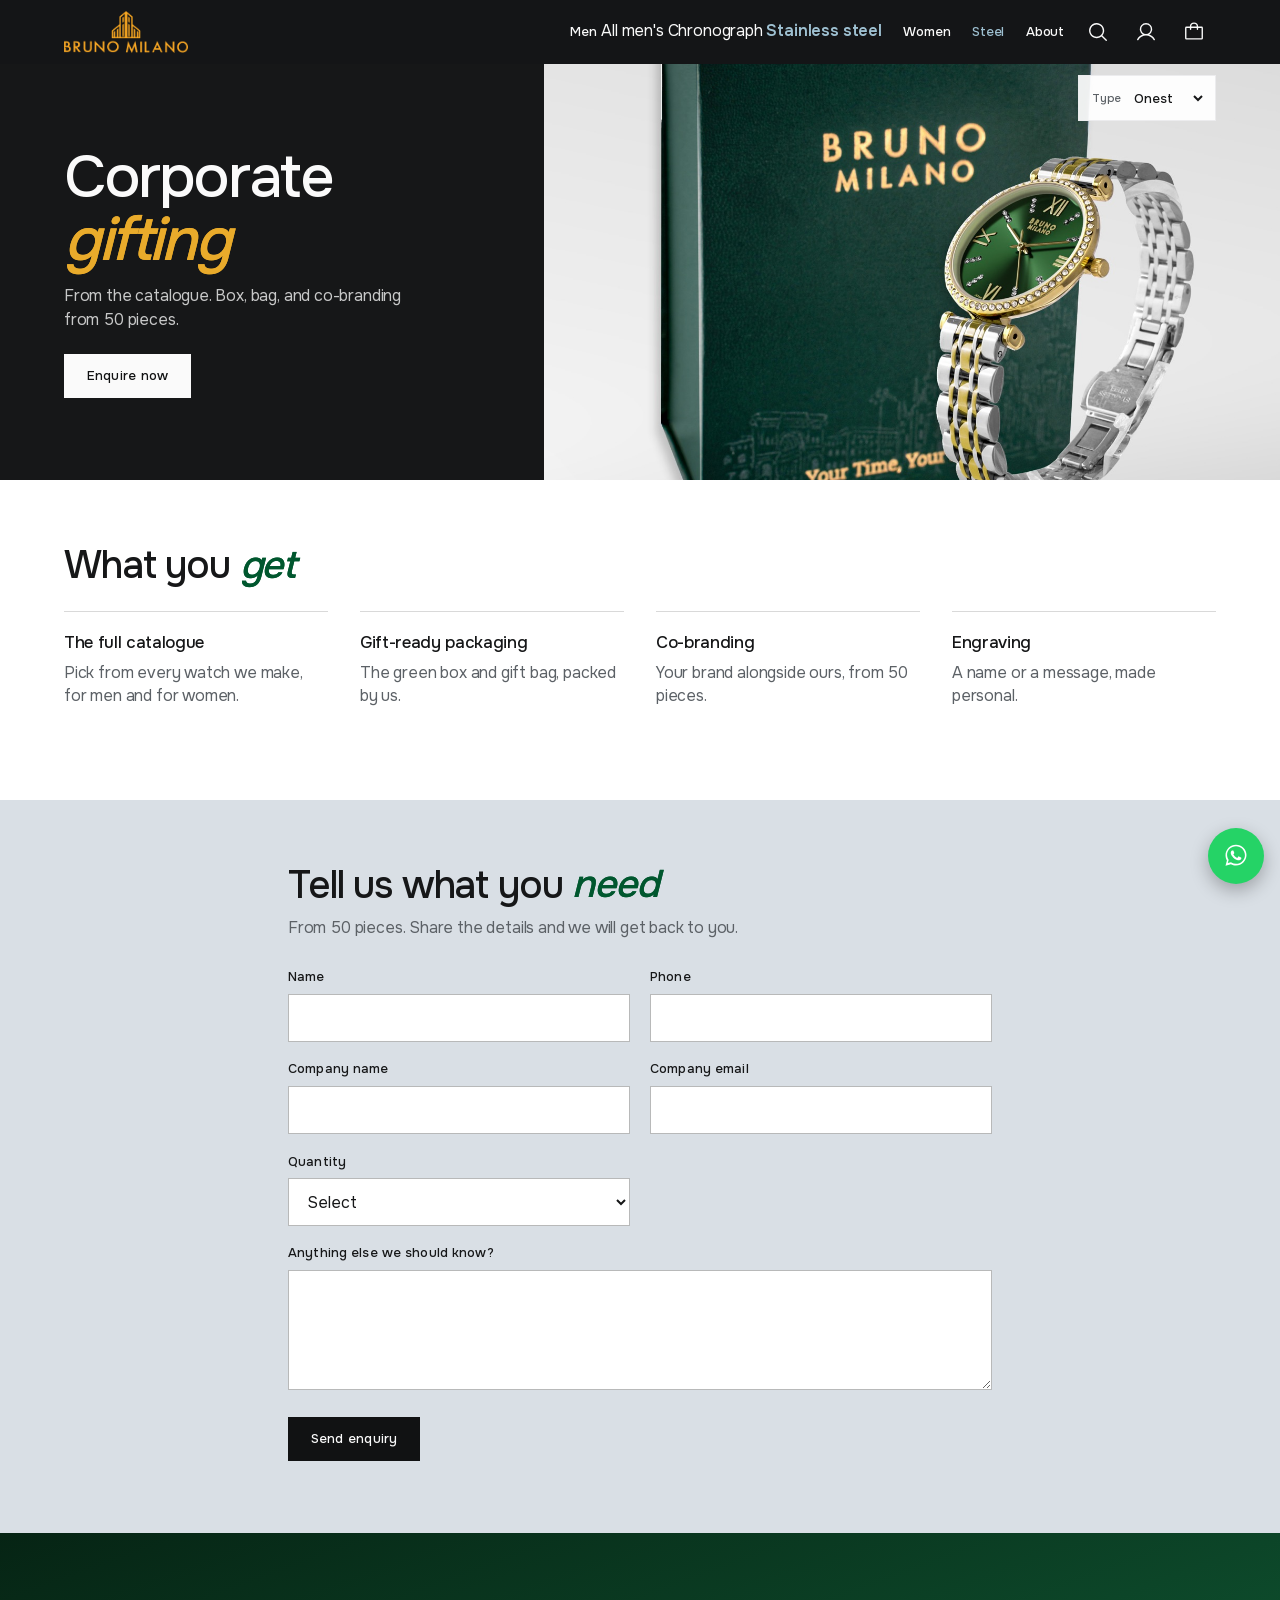
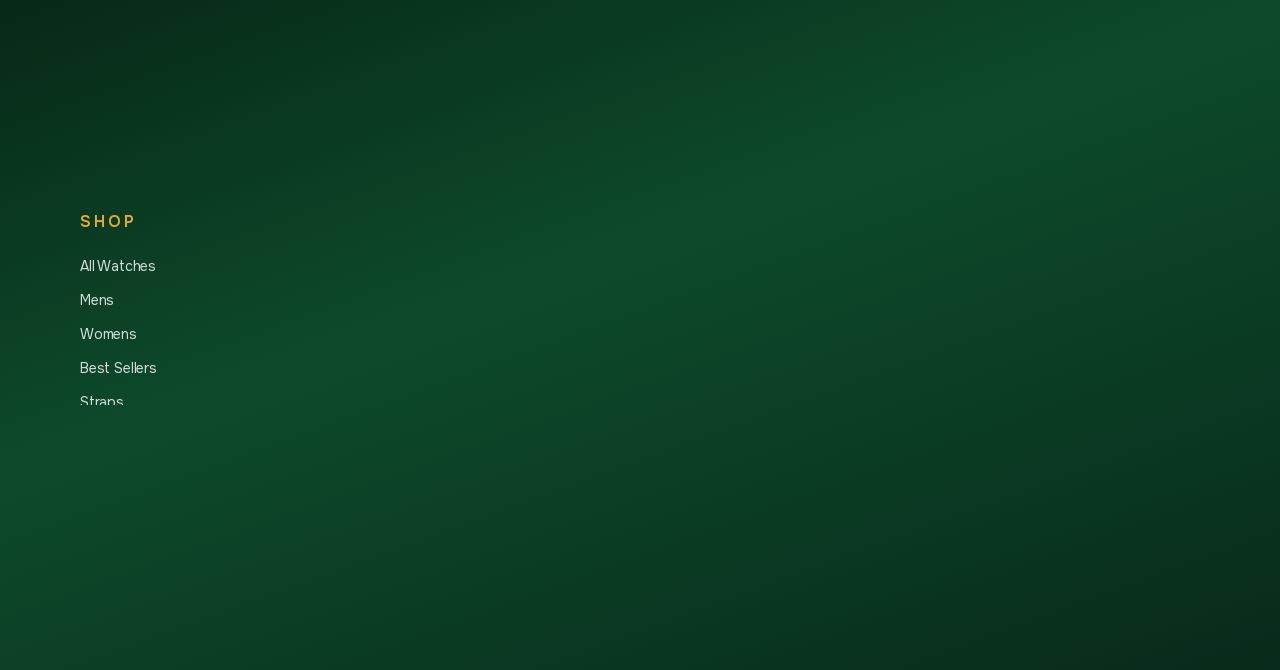
==== commit 2b504096: "banner text fix" ====
--- a/corporate-gifting.html
+++ b/corporate-gifting.html
@@ -27,7 +27,7 @@
     <link rel="icon" href="assets/favicon.png" type="image/png" />
     <link rel="stylesheet" href="https://ka-f.webawesome.com/webawesome@3.14.0/styles/themes/default.css" />
     <script type="module" src="https://ka-f.webawesome.com/webawesome@3.14.0/webawesome.loader.js"></script>
-    <link rel="stylesheet" href="css/site.css?v=wa159" />
+    <link rel="stylesheet" href="css/site.css?v=wa173" />
   </head>
   <body>
     <a class="skip" href="#main">Skip to content</a>
@@ -291,6 +291,6 @@
       <svg xmlns="http://www.w3.org/2000/svg" width="28" height="28" viewBox="0 0 32 32" fill="currentColor" aria-hidden="true"><path d="M16 3C9.4 3 4 8.4 4 15c0 2.1.6 4.2 1.6 6L4 27l6.2-1.6c1.7 1 3.7 1.5 5.8 1.5 6.6 0 12-5.4 12-12S22.6 3 16 3zm0 21.8c-1.9 0-3.7-.5-5.3-1.5l-.4-.2-3.7 1 1-3.6-.2-.4c-1-1.6-1.6-3.5-1.6-5.5C5.8 9.5 10.4 4.9 16 4.9S26.2 9.5 26.2 15 21.6 24.8 16 24.8zm5.6-7.3c-.3-.2-1.8-.9-2.1-1-.3-.1-.5-.2-.7.2-.2.3-.8 1-.9 1.2-.2.2-.3.2-.6.1-.3-.2-1.3-.5-2.5-1.5-.9-.8-1.5-1.8-1.7-2.1-.2-.3 0-.5.1-.6l.5-.5c.1-.2.2-.3.3-.5.1-.2 0-.4 0-.5l-.9-2.2c-.2-.6-.5-.5-.7-.5h-.6c-.2 0-.5.1-.8.4-.3.3-1 1-1 2.5s1.1 2.9 1.2 3.1c.2.2 2.1 3.3 5.1 4.6.7.3 1.3.5 1.7.6.7.2 1.4.2 1.9.1.6-.1 1.8-.7 2-1.4.3-.7.3-1.3.2-1.4-.1-.1-.3-.2-.6-.4z"></path></svg>
     </a>
 
-    <script src="js/site.js?v=wa61" defer></script>
+    <script src="js/site.js?v=wa66" defer></script>
   </body>
 </html>
--- a/css/site.css
+++ b/css/site.css
@@ -5104,3 +5104,252 @@
     min-height: clamp(30rem, 47vw, 50rem);
   }
 }
+
+/* ---- Edits from the Helium review (24 Nov) ---- */
+
+/* The logo's own gold, used for the accents added in this round. */
+:root {
+  --logo-gold: #f8a824;
+}
+
+/* Tighter vertical rhythm: the page was running long. */
+:root {
+  --section: 2rem;
+}
+
+@media (min-width: 768px) {
+  :root {
+    --section: 3.25rem;
+  }
+}
+
+.highlights {
+  padding-top: 1.75rem;
+}
+
+.view {
+  padding-top: 1.5rem;
+}
+
+/* The reels strip kept a 9:16 box on desktop and left a big gap under the tiles. */
+wa-carousel.reels-strip::part(scroll-container) {
+  aspect-ratio: auto;
+  height: auto;
+}
+
+/* More gold, as accents taken from the logo. */
+.series-tag {
+  background: var(--logo-gold);
+  color: var(--ink);
+}
+
+.series h2 em {
+  color: var(--logo-gold);
+}
+
+.promises svg {
+  color: var(--logo-gold);
+}
+
+/* Product cards: browsable images, second image on hover. */
+.sku-media {
+  position: relative;
+  aspect-ratio: 1;
+  overflow: hidden;
+}
+
+.sku-rail .sku .sku-media img {
+  position: absolute;
+  inset: 0;
+  width: 100%;
+  height: 100%;
+  max-height: none;
+  opacity: 0;
+  transition: opacity 0.35s ease;
+}
+
+.sku-rail .sku .sku-media img.is-active {
+  opacity: 1;
+}
+
+.sku-nav {
+  position: absolute;
+  top: 50%;
+  z-index: 2;
+  display: grid;
+  place-items: center;
+  width: 2.25rem;
+  height: 2.25rem;
+  margin-top: -1.125rem;
+  padding: 0;
+  border: 1px solid var(--line);
+  border-radius: 50%;
+  background: rgb(255 255 255 / 0.92);
+  color: var(--ink);
+  cursor: pointer;
+  opacity: 0;
+  transition: opacity 0.2s ease;
+}
+
+.sku-nav svg {
+  width: 0.95rem;
+  height: 0.95rem;
+}
+
+.sku-nav-prev {
+  left: 0.35rem;
+}
+
+.sku-nav-next {
+  right: 0.35rem;
+}
+
+.sku-media:hover .sku-nav,
+.sku-nav:focus-visible {
+  opacity: 1;
+}
+
+@media (hover: none), (pointer: coarse) {
+  .sku-nav {
+    opacity: 1;
+    width: 2rem;
+    height: 2rem;
+    margin-top: -1rem;
+  }
+}
+
+.sku-dots {
+  position: absolute;
+  left: 0;
+  right: 0;
+  bottom: 0.4rem;
+  z-index: 2;
+  display: flex;
+  justify-content: center;
+  gap: 0.35rem;
+  pointer-events: none;
+}
+
+.sku-dots i {
+  display: block;
+  width: 0.4rem;
+  height: 0.4rem;
+  border-radius: 50%;
+  background: color-mix(in srgb, var(--ink) 22%, transparent);
+}
+
+.sku-dots i.is-on {
+  background: var(--logo-gold);
+}
+
+/* "Why buy direct?": square box like the rest of the page, no icons. */
+.direct-panel {
+  max-width: none;
+  padding: 2.25rem 1.25rem 2rem;
+  background: var(--mist);
+  border: 0;
+  border-radius: 0;
+}
+
+.direct h2 {
+  margin: 0;
+}
+
+.direct h2 em {
+  color: var(--dial);
+}
+
+.direct-sub {
+  margin: 0.6rem 0 1.75rem;
+  color: var(--mute);
+  font-size: 1rem;
+}
+
+.direct ul {
+  gap: 0.75rem;
+}
+
+.direct li {
+  border-top: 2px solid var(--logo-gold);
+  background: var(--paper);
+}
+
+.direct a {
+  align-content: center;
+  min-height: 4.25rem;
+  padding: 0.9rem 0.75rem;
+}
+
+.direct strong {
+  max-width: none;
+  font-size: 0.95rem;
+}
+
+@media (min-width: 768px) {
+  .direct ul {
+    grid-template-columns: repeat(4, minmax(0, 1fr));
+    gap: 1rem;
+  }
+
+  .direct-panel {
+    padding: 2.75rem 2.5rem 2.5rem;
+  }
+}
+
+/* "Why buy direct?": illustrations are back above each point. */
+.direct a {
+  min-height: 0;
+  padding: 1.1rem 0.75rem 1rem;
+}
+
+.direct img {
+  width: min(100%, 8rem);
+}
+
+.direct h2 {
+  margin: 1rem 0 0;
+}
+
+/* Reels: reserve a 9:16 box so a tile never collapses while its video is still loading. */
+.reel {
+  display: block;
+  aspect-ratio: 9 / 16;
+  height: auto;
+}
+
+.reel video {
+  position: absolute;
+  inset: 0;
+  width: 100%;
+  height: 100%;
+  object-fit: cover;
+}
+
+/* Lifestyle cards sit on the same grey as the "Style should feel effortless" block above, with no divider. */
+.view {
+  padding-bottom: 1.5rem;
+}
+
+.edit {
+  background: var(--panel);
+  border-top: 0;
+  padding-top: 0;
+}
+
+/* Illustrations sit straight on the grey panel (no white tile behind them). */
+.direct li {
+  background: transparent;
+}
+
+/* The illustrations are now real transparent PNGs, so no blend mode is needed (iOS Safari can drop multiply). */
+.direct img {
+  mix-blend-mode: normal;
+  filter: none;
+}
+
+/* Mobile hero: copy sits near the bottom edge (the old padding reserved room for a dock that no longer exists). */
+@media (max-width: 767px) {
+  .hero-copy {
+    padding-bottom: calc(4rem + env(safe-area-inset-bottom, 0px));
+  }
+}
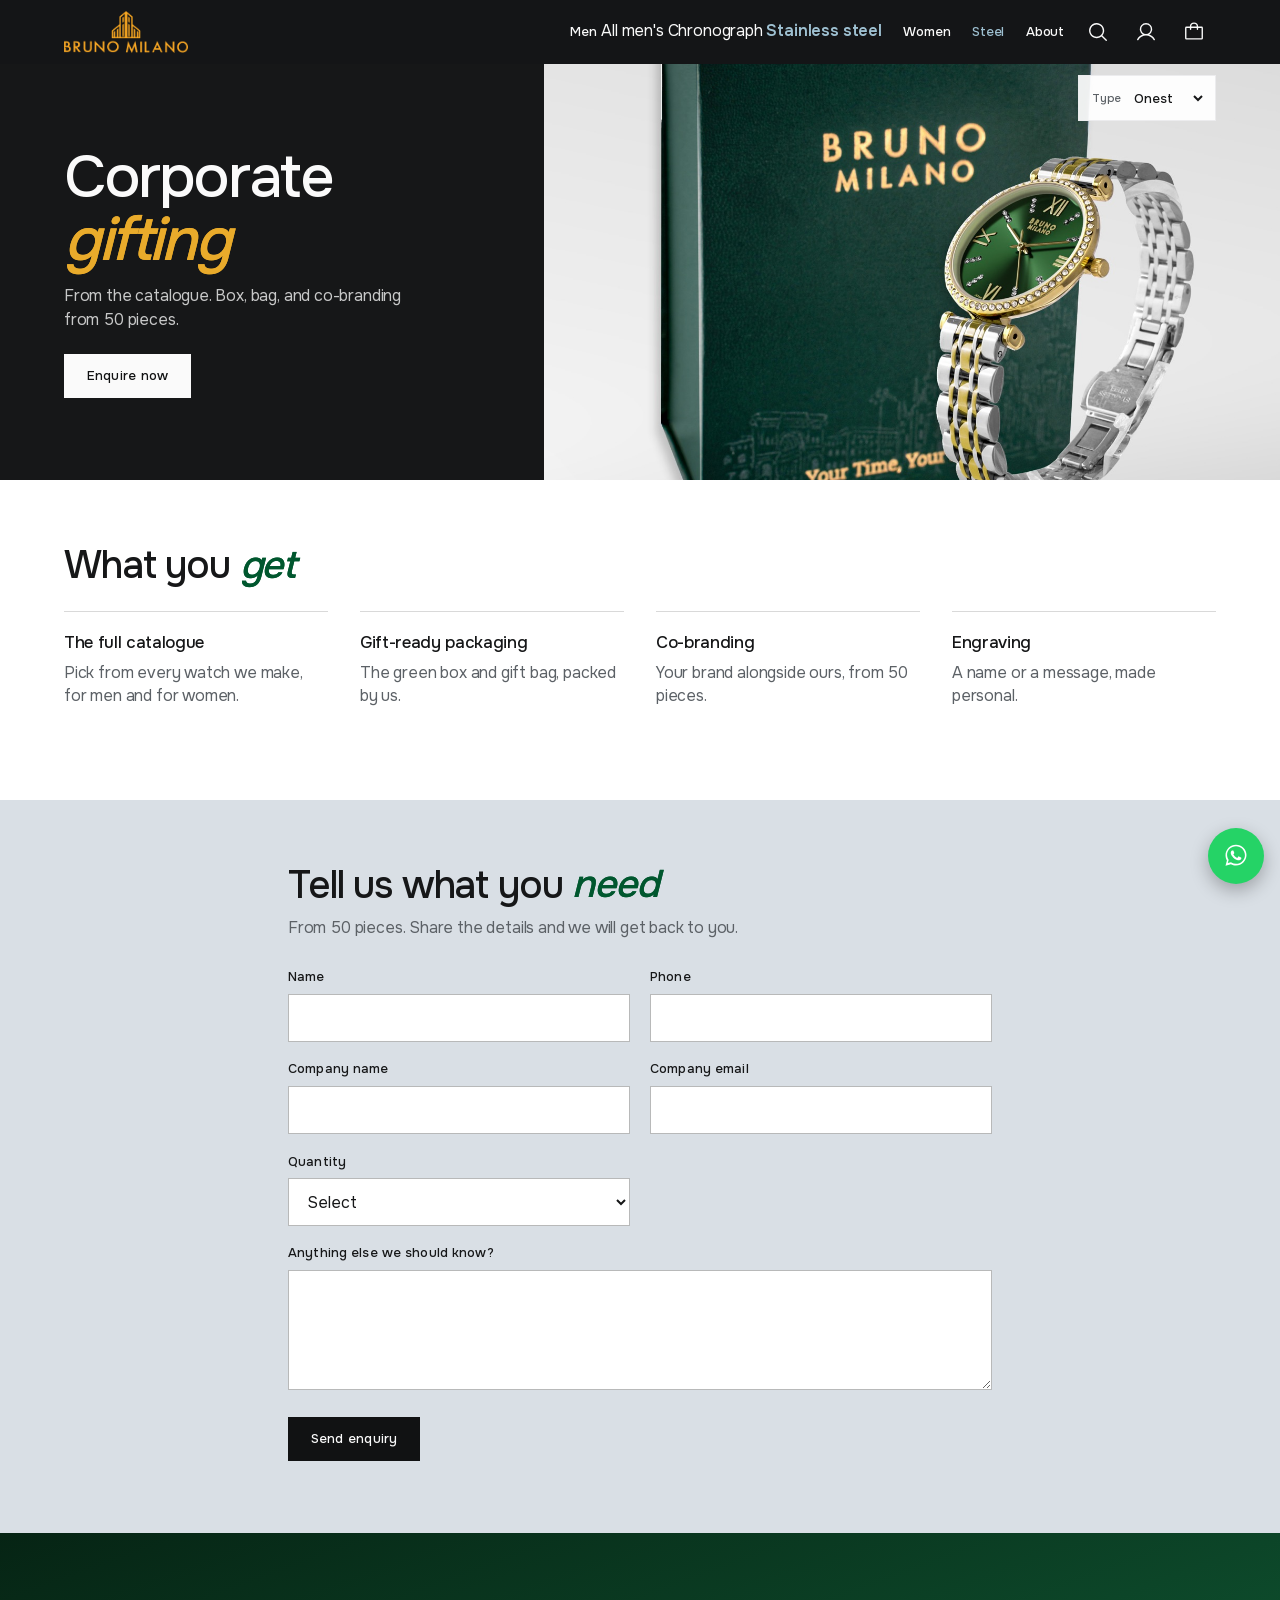
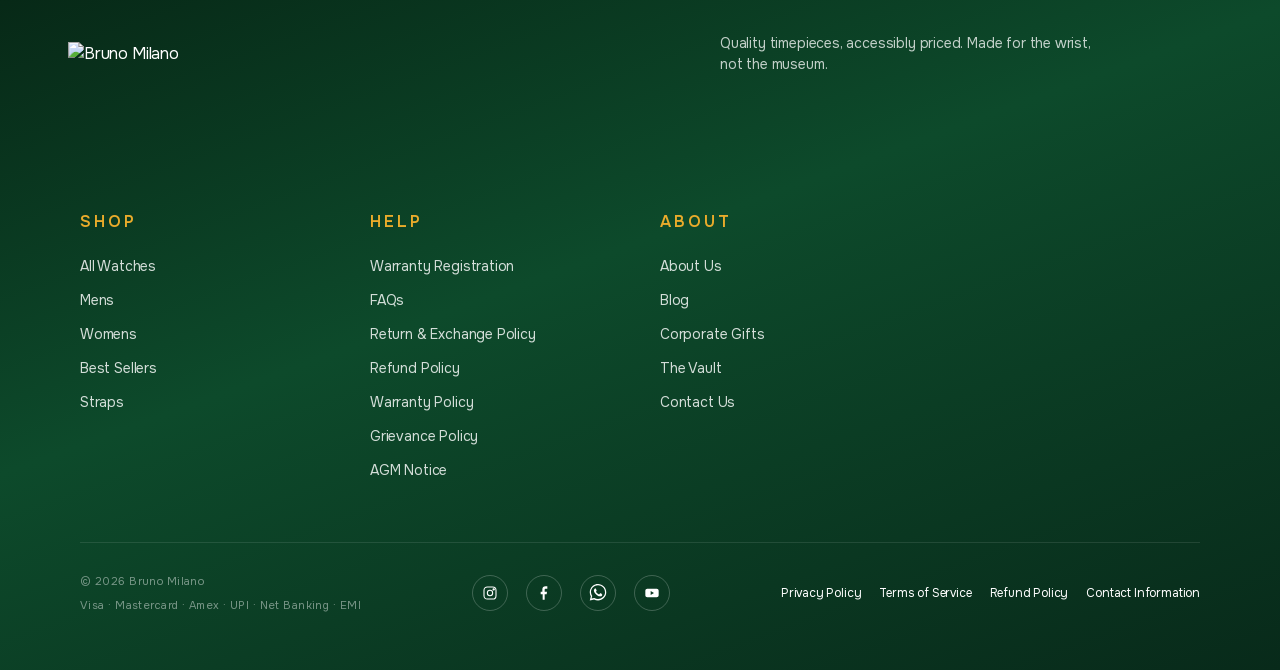
==== commit dec3dcc6: "yellow hover" ====
--- a/corporate-gifting.html
+++ b/corporate-gifting.html
@@ -27,7 +27,7 @@
     <link rel="icon" href="assets/favicon.png" type="image/png" />
     <link rel="stylesheet" href="https://ka-f.webawesome.com/webawesome@3.14.0/styles/themes/default.css" />
     <script type="module" src="https://ka-f.webawesome.com/webawesome@3.14.0/webawesome.loader.js"></script>
-    <link rel="stylesheet" href="css/site.css?v=wa173" />
+    <link rel="stylesheet" href="css/site.css?v=wa175" />
   </head>
   <body>
     <a class="skip" href="#main">Skip to content</a>
--- a/css/site.css
+++ b/css/site.css
@@ -5353,3 +5353,23 @@
     padding-bottom: calc(4rem + env(safe-area-inset-bottom, 0px));
   }
 }
+
+/* Each point is an outlined box (no fill) with the gold top edge, so the line belongs to something. */
+.direct li {
+  border: 1px solid color-mix(in srgb, var(--ink) 14%, transparent);
+  border-top: 2px solid var(--logo-gold);
+  background: transparent;
+}
+
+/* Boxes: plain outline at rest, gold border on hover / keyboard focus / press. */
+.direct li {
+  border: 1px solid color-mix(in srgb, var(--ink) 14%, transparent);
+  transition: border-color 0.25s ease, box-shadow 0.25s ease;
+}
+
+.direct li:hover,
+.direct li:focus-within,
+.direct li:active {
+  border-color: var(--logo-gold);
+  box-shadow: inset 0 0 0 1px var(--logo-gold);
+}
